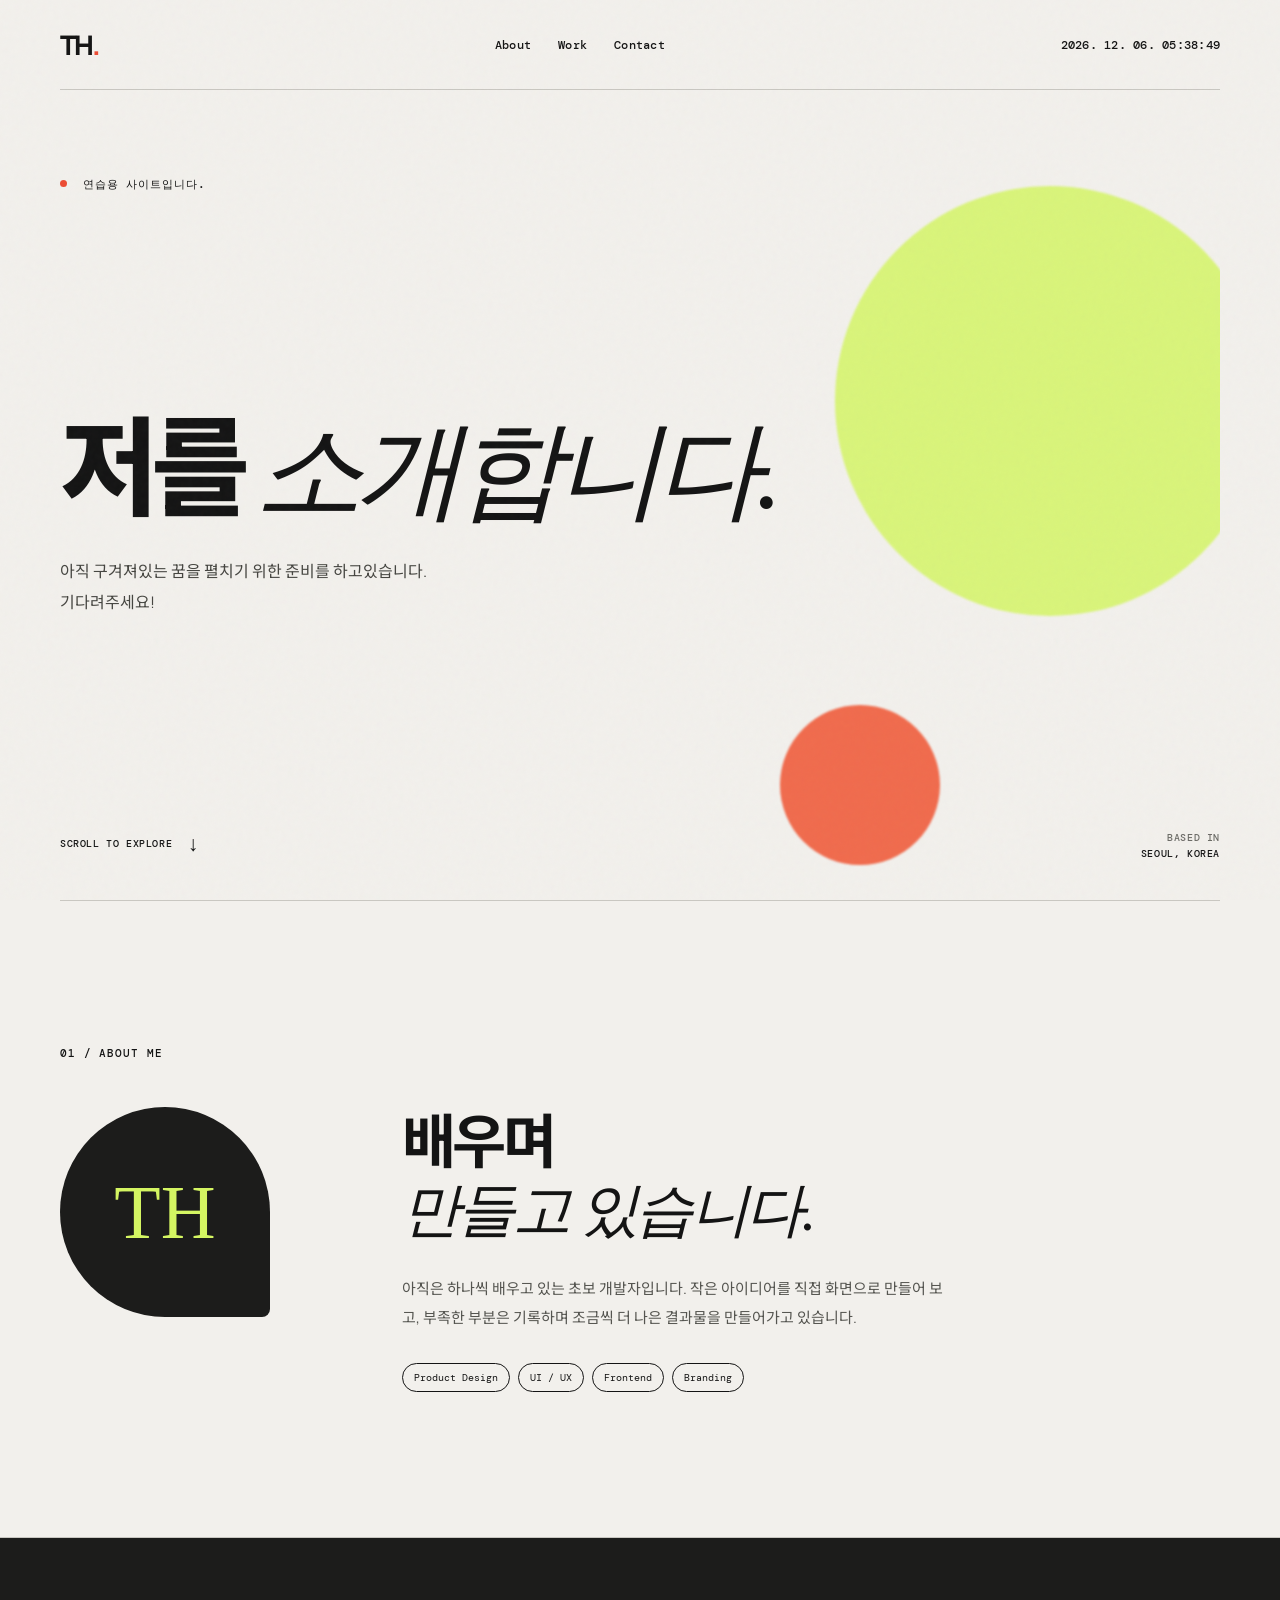
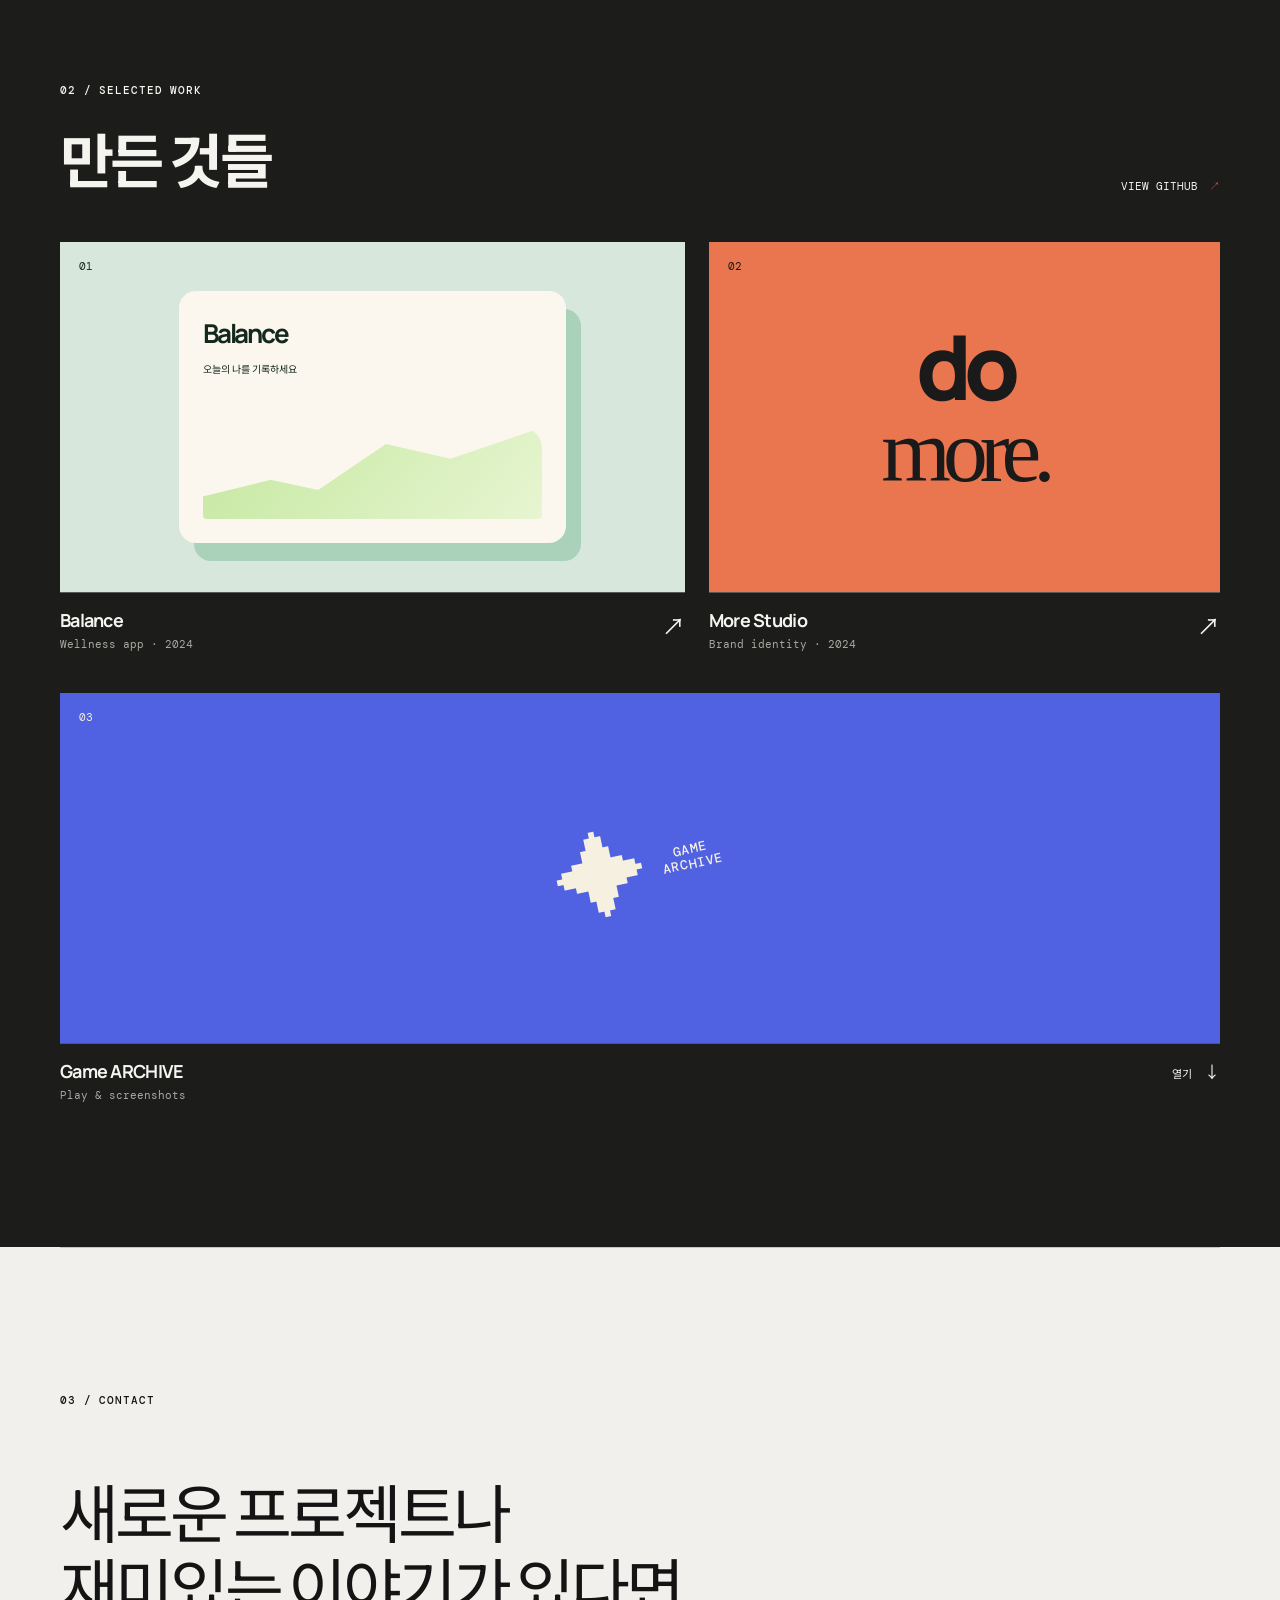
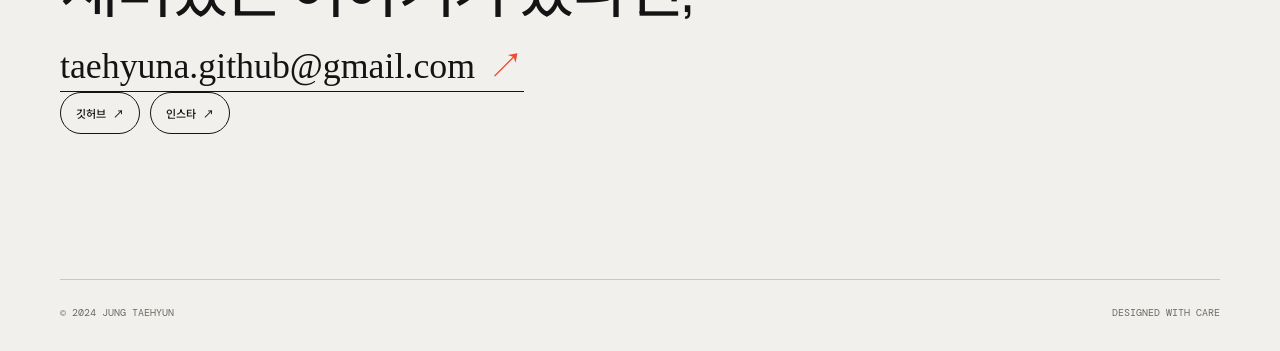
==== index.html @ 42d8f214 "Add files via upload 연습용 포토폴리오입니다." ====
<!doctype html>
<html lang="ko">
  <head>
    <meta charset="UTF-8" />
    <meta name="viewport" content="width=device-width, initial-scale=1.0" />
    <meta name="description" content="정태현의 포트폴리오" />
    <title>정태현 | Portfolio</title>
    <link rel="preconnect" href="https://fonts.googleapis.com" />
    <link rel="preconnect" href="https://fonts.gstatic.com" crossorigin />
    <link href="https://fonts.googleapis.com/css2?family=DM+Mono:wght@400;500&family=Manrope:wght@400;500;600;700;800&family=Noto+Sans+KR:wght@400;500;600;700;800&display=swap" rel="stylesheet" />
    <link rel="stylesheet" href="style.css" />
  </head>
  <body>
    <div class="noise"></div>
    <header class="nav container">
      <a href="#home" class="logo">TH<span>.</span></a>
      <nav aria-label="주요 메뉴">
        <a href="#about">About</a>
        <a href="#work">Work</a>
        <a href="#contact">Contact</a>
      </nav>
      <span class="nav-link clock" id="clock" aria-label="현재 날짜와 시간"></span>
    </header>

    <main id="home">
      <section class="hero container">
        <p class="eyebrow"><span class="pulse"></span> 연습용 사이트입니다.</p>
        <div class="hero-title">
          <h1>저를 <em>소개합니다.</em></h1>
          <p class="intro">아직 구겨져있는 꿈을 펼치기 위한 준비를 하고있습니다.<br />기다려주세요!</p>
        </div>
        <div class="hero-bottom">
          <a class="scroll" href="#about">SCROLL TO EXPLORE <span>↓</span></a>
          <div class="location">BASED IN<br /><strong>SEOUL, KOREA</strong></div>
        </div>
        <div class="orb orb-one"></div><div class="orb orb-two"></div>
      </section>

      <section id="about" class="about container section">
        <div class="section-label">01 / ABOUT ME</div>
        <div class="about-content">
          <div class="portrait" aria-label="프로필 이니셜">TH</div>
          <div>
            <h2>배우며<br /><i>만들고 있습니다.</i></h2>
            <p>아직은 하나씩 배우고 있는 초보 개발자입니다. 작은 아이디어를 직접 화면으로 만들어 보고, 부족한 부분은 기록하며 조금씩 더 나은 결과물을 만들어가고 있습니다.</p>
            <div class="skills">
              <span>Product Design</span><span>UI / UX</span><span>Frontend</span><span>Branding</span>
            </div>
          </div>
        </div>
      </section>

      <section id="work" class="work section">
        <div class="container">
          <div class="work-heading">
            <div class="section-label">02 / SELECTED WORK</div>
            <h2>만든 것들</h2>
            <a href="https://github.com/Taehyuna-Git" target="_blank" rel="noreferrer">VIEW GITHUB <span>↗</span></a>
          </div>
          <div class="projects">
            <a class="project project-a" href="#" aria-label="프로젝트 A 자세히 보기">
              <div class="project-visual"><span>01</span><div class="mock-window"><b>Balance</b><small>오늘의 나를 기록하세요</small><div class="chart"></div></div></div>
              <div class="project-info"><div><h3>Balance</h3><p>Wellness app · 2024</p></div><span>↗</span></div>
            </a>
            <a class="project project-b" href="#" aria-label="프로젝트 B 자세히 보기">
              <div class="project-visual"><span>02</span><div class="type-sample">do<br /><i>more.</i></div></div>
              <div class="project-info"><div><h3>More Studio</h3><p>Brand identity · 2024</p></div><span>↗</span></div>
            </a>
            <article class="project project-c game-project">
              <button type="button" class="project-visual game-open" aria-label="Game ARCHIVE 열기"><span>03</span><div class="game-symbol">✦<small>GAME<br />ARCHIVE</small></div></button>
              <div class="project-info"><div><h3>Game ARCHIVE</h3><p>Play &amp; screenshots</p></div><button type="button" id="gameToggle" aria-expanded="false">열기 <span>↓</span></button></div>
              <div class="game-drawer" id="gameDrawer" hidden>
                <p class="game-help">게임을 선택하면 기록해 둔 스크린샷을 볼 수 있습니다.</p>
                <div class="game-tabs" role="tablist">
                  <button type="button" class="game-tab active" role="tab" data-game="maple">메이플스토리</button>
                  <button type="button" class="game-tab" role="tab" data-game="wuthering">명조</button>
                  <button type="button" class="game-tab" role="tab" data-game="zenless">젠레스 존 제로</button>
                </div>
                <div class="screenshot-grid game-gallery" data-gallery="maple"><p>메이플스토리 스크린샷을 준비 중입니다.</p><!-- 사진 추가: <img src="images/maple-01.jpg" alt="메이플스토리 스크린샷"> --></div>
                <div class="screenshot-grid game-gallery" data-gallery="wuthering" hidden><p>명조 스크린샷을 준비 중입니다.</p><!-- 사진 추가: <img src="images/wuthering-01.jpg" alt="명조 스크린샷"> --></div>
                <div class="screenshot-grid game-gallery" data-gallery="zenless" hidden><p>젠레스 존 제로 스크린샷을 준비 중입니다.</p><!-- 사진 추가: <img src="images/zenless-01.jpg" alt="젠레스 존 제로 스크린샷"> --></div>
              </div>
            </article>
          </div>
        </div>
      </section>

      <section id="contact" class="contact container section">
        <div class="section-label">03 / CONTACT</div>
        <p>새로운 프로젝트나<br />재미있는 이야기가 있다면,</p>
        <a href="mailto:taehyuna.github@gmail.com">taehyuna.github@gmail.com <span>↗</span></a>
        <div class="socials">
          <a href="https://github.com/Taehyuna-Git" target="_blank" rel="noreferrer">깃허브 <span>↗</span></a>
          <a href="https://www.instagram.com/tae._.hyuna05?igsi=MTQydGxqZ2o1ZDZvcQ%3D%3D&amp;utm_source=qr" target="_blank" rel="noreferrer">인스타 <span>↗</span></a>
        </div>
      </section>
    </main>
    <footer class="container"><span>© 2024 JUNG TAEHYUN</span><span>DESIGNED WITH CARE</span></footer>
    <script src="script.js"></script>
  </body>
</html>
---- style.css ----
:root { --ink:#141414; --paper:#f2f0ec; --lime:#d4f562; --line:#c9c7c1; --muted:#6b6b66; }
* { box-sizing:border-box; } html { scroll-behavior:smooth; } body { margin:0; background:var(--paper); color:var(--ink); font-family:Manrope,"Noto Sans KR",sans-serif; } .container { width:min(1160px, calc(100% - 64px)); margin-inline:auto; } .noise { position:fixed; inset:0; pointer-events:none; opacity:.08; z-index:5; background-image:url("data:image/svg+xml,%3Csvg viewBox='0 0 180 180' xmlns='http://www.w3.org/2000/svg'%3E%3Cfilter id='n'%3E%3CfeTurbulence type='fractalNoise' baseFrequency='.9' numOctaves='4' stitchTiles='stitch'/%3E%3C/filter%3E%3Crect width='100%25' height='100%25' filter='url(%23n)' opacity='.35'/%3E%3C/svg%3E"); }
.nav { height:90px; display:flex; align-items:center; justify-content:space-between; border-bottom:1px solid var(--line); } .logo { color:var(--ink); text-decoration:none; font:800 27px/1 Manrope; letter-spacing:-2px; } .logo span { color:#ec4c33; } nav { display:flex; gap:27px; } nav a,.nav-link { color:var(--ink); text-decoration:none; font:500 12px "DM Mono",monospace; letter-spacing:.02em; } .nav-link span,.work-heading a span,.contact>a span { color:#ec4c33; margin-left:4px; }
.hero { min-height:calc(100vh - 90px); padding:76px 0 38px; position:relative; overflow:hidden; display:flex; flex-direction:column; justify-content:space-between; } .eyebrow,.section-label { font:500 11px "DM Mono",monospace; letter-spacing:.08em; } .pulse { display:inline-block; width:7px; height:7px; border-radius:50%; background:#ec4c33; margin-right:8px; vertical-align:1px; } .hero-title { position:relative; z-index:1; padding:48px 0; } h1 { font-size:clamp(53px,8.4vw,116px); letter-spacing:-.075em; line-height:.96; margin:0; font-weight:800; } h1 em { font-family:Georgia,"Noto Serif KR",serif; font-weight:400; } .intro { margin:34px 0 0; font-size:16px; line-height:1.9; color:#454540; } .hero-bottom { display:flex; align-items:end; justify-content:space-between; position:relative; z-index:1; } .scroll,.location { font:500 10px/1.6 "DM Mono",monospace; letter-spacing:.06em; } .scroll { color:var(--ink); text-decoration:none; } .scroll span { font-size:21px; vertical-align:-4px; margin-left:8px; } .location { text-align:right; color:var(--muted); } .location strong { color:var(--ink); font-weight:500; } .orb { border-radius:50%; position:absolute; filter:blur(1px); } .orb-one { width:430px; height:430px; background:var(--lime); right:-45px; top:96px; opacity:.82; } .orb-two { width:160px; height:160px; background:#f06b4d; right:280px; bottom:35px; }
.section { padding:145px 0; border-top:1px solid var(--line); } .about-content { display:grid; grid-template-columns:250px 1fr; gap:92px; margin-top:47px; max-width:900px; } .portrait { width:210px; aspect-ratio:1; background:#1c1c1b; color:var(--lime); display:grid; place-items:center; font:400 76px Georgia,serif; border-radius:50% 50% 8px 50%; } h2 { margin:0; font-size:clamp(34px,4.6vw,61px); line-height:1.14; letter-spacing:-.06em; } h2 i { font-family:Georgia,"Noto Serif KR",serif; font-weight:400; } .about p { max-width:590px; color:#555550; line-height:1.9; font-size:15px; margin:31px 0; } .skills { display:flex; flex-wrap:wrap; gap:8px; } .skills span { border:1px solid var(--ink); border-radius:30px; padding:7px 11px; font:10px "DM Mono",monospace; }
.work { background:#1c1c1b; color:#f5f4ef; } .work-heading { display:grid; grid-template-columns:1fr auto; align-items:end; margin-bottom:48px; } .work-heading h2 { grid-column:1; margin-top:30px; } .work-heading a { grid-column:2; grid-row:1 / 3; color:inherit; text-decoration:none; font:11px "DM Mono",monospace; } .projects { display:grid; grid-template-columns:1.1fr .9fr; gap:42px 24px; } .project { color:inherit; text-decoration:none; } .project-c { grid-column:1 / 3; width:calc(50% - 12px); } .project-visual { height:350px; position:relative; overflow:hidden; display:grid; place-items:center; } .project-visual>span { position:absolute; left:19px; top:17px; font:11px "DM Mono",monospace; z-index:2; } .project-a .project-visual { background:#d7e7dc; color:#14291d; } .project-b .project-visual { background:#e9764f; color:#1a1a1a; } .project-c .project-visual { background:#5061e1; color:#f5f0df; } .mock-window { width:62%; height:72%; background:#fbf7ee; border-radius:17px; padding:24px; box-shadow:15px 18px 0 #aad1ba; display:flex; flex-direction:column; gap:10px; } .mock-window b { font-size:26px; letter-spacing:-.08em; } .mock-window small { font-size:10px; } .chart { margin-top:auto; height:45%; border-radius:20px 20px 4px 4px; background:linear-gradient(130deg,#c5e8a0,#e7f5d1); clip-path:polygon(0 75%,20% 57%,34% 68%,54% 18%,73% 34%,100% 0,100% 100%,0 100%); } .type-sample { font-size:clamp(58px,7vw,100px); font-weight:800; line-height:.74; letter-spacing:-.09em; text-align:center; } .type-sample i { font:400 1em Georgia,serif; } .ticket { border:1px solid currentColor; padding:21px; width:220px; transform:rotate(-9deg); display:flex; flex-direction:column; gap:24px; } .ticket b { font-size:29px; line-height:.8; letter-spacing:-.08em; } .ticket em { font:11px "DM Mono",monospace; } .project-info { padding-top:15px; display:flex; justify-content:space-between; align-items:start; border-top:1px solid #585854; } .project-info h3 { font-size:18px; margin:0 0 5px; letter-spacing:-.04em; } .project-info p { color:#aaa9a3; font:11px "DM Mono",monospace; margin:0; } .project-info>span { font-size:23px; transition:transform .2s; } .project:hover .project-info>span { transform:translate(4px,-4px); }
.contact { min-height:580px; display:flex; flex-direction:column; align-items:flex-start; } .contact>p { font-size:clamp(34px,5vw,67px); line-height:1.15; letter-spacing:-.065em; margin:70px 0 17px; } .contact>a { color:var(--ink); font:clamp(19px,2.8vw,36px) Georgia,"Noto Serif KR",serif; text-decoration:none; border-bottom:1px solid var(--ink); } .socials { margin-top:auto; display:flex; gap:22px; } .socials a, footer { font:10px "DM Mono",monospace; color:var(--ink); text-decoration:none; } footer { padding:26px 0 32px; display:flex; justify-content:space-between; color:var(--muted); border-top:1px solid var(--line); }
@media (max-width:700px) { .container { width:min(100% - 38px, 1160px); } .nav { height:70px; } nav { display:none; } .nav-link { font-size:10px; } .hero { min-height:640px; padding-top:50px; } .hero-title { padding:32px 0; } .intro { font-size:13px; } .intro br { display:none; } .orb-one { width:260px; height:260px; right:-80px; top:112px; } .orb-two { width:95px; height:95px; right:55px; bottom:118px; } .section { padding:90px 0; } .about-content { grid-template-columns:1fr; gap:34px; } .portrait { width:135px; font-size:48px; } .about p { font-size:14px; } .projects { grid-template-columns:1fr; gap:35px; } .project-c { grid-column:auto; width:auto; } .project-visual { height:280px; } .work-heading { grid-template-columns:1fr; } .work-heading a { display:none; } .contact { min-height:470px; } }

/* Contact buttons */
.socials { margin-top:auto; display:flex; flex-wrap:wrap; gap:10px; }
.socials a { font:500 11px "DM Mono","Noto Sans KR",monospace; color:var(--ink); text-decoration:none; border:1px solid var(--ink); padding:12px 15px; transition:background .2s,color .2s,transform .2s; }
.socials a:hover { background:var(--ink); color:var(--lime); transform:translateY(-3px); }

/* Game archive */
.game-project { width:100%; }
.game-project .project-visual { min-height:350px; background:#5061e1; color:#f5f0df; }
.game-open { cursor:pointer; width:100%; border:0; padding:0; font:inherit; }
.game-symbol { display:flex; align-items:center; gap:14px; font-size:92px; line-height:1; transform:rotate(-12deg); }
.game-symbol small { font:500 13px/1.15 "DM Mono",monospace; letter-spacing:.06em; }
.game-project .project-info button { cursor:pointer; background:none; color:inherit; border:0; padding:0; font:11px "DM Mono","Noto Sans KR",monospace; }
.game-project .project-info button span { font-size:16px; margin-left:5px; }
.game-drawer { background:#282827; padding:22px; border-top:1px solid #585854; }
.game-help { color:#b7b6b0; font-size:12px; line-height:1.65; margin:0 0 16px; }
.game-tabs { display:flex; gap:7px; flex-wrap:wrap; margin-bottom:14px; }
.game-tab { cursor:text; color:#f5f4ef; background:transparent; border:1px solid #777670; border-radius:999px; padding:8px 12px; font:11px "DM Mono","Noto Sans KR",monospace; }
.game-tab.active { background:var(--lime); border-color:var(--lime); color:#1c1c1b; }
.game-tab:focus { outline:2px solid #f5f4ef; outline-offset:2px; }
.screenshot-grid { min-height:105px; margin-top:17px; display:grid; grid-template-columns:repeat(3, 1fr); gap:8px; }
.screenshot-grid[hidden] { display:none; }
.screenshot-grid p { grid-column:1/-1; color:#96958f; align-self:center; text-align:center; font-size:11px; }
.screenshot-grid img { width:100%; aspect-ratio:16/10; object-fit:cover; border-radius:8px; }
.socials a { border-radius:999px; }
@media (max-width:700px) { .game-project .project-visual { min-height:280px; } .game-symbol { font-size:70px; } }
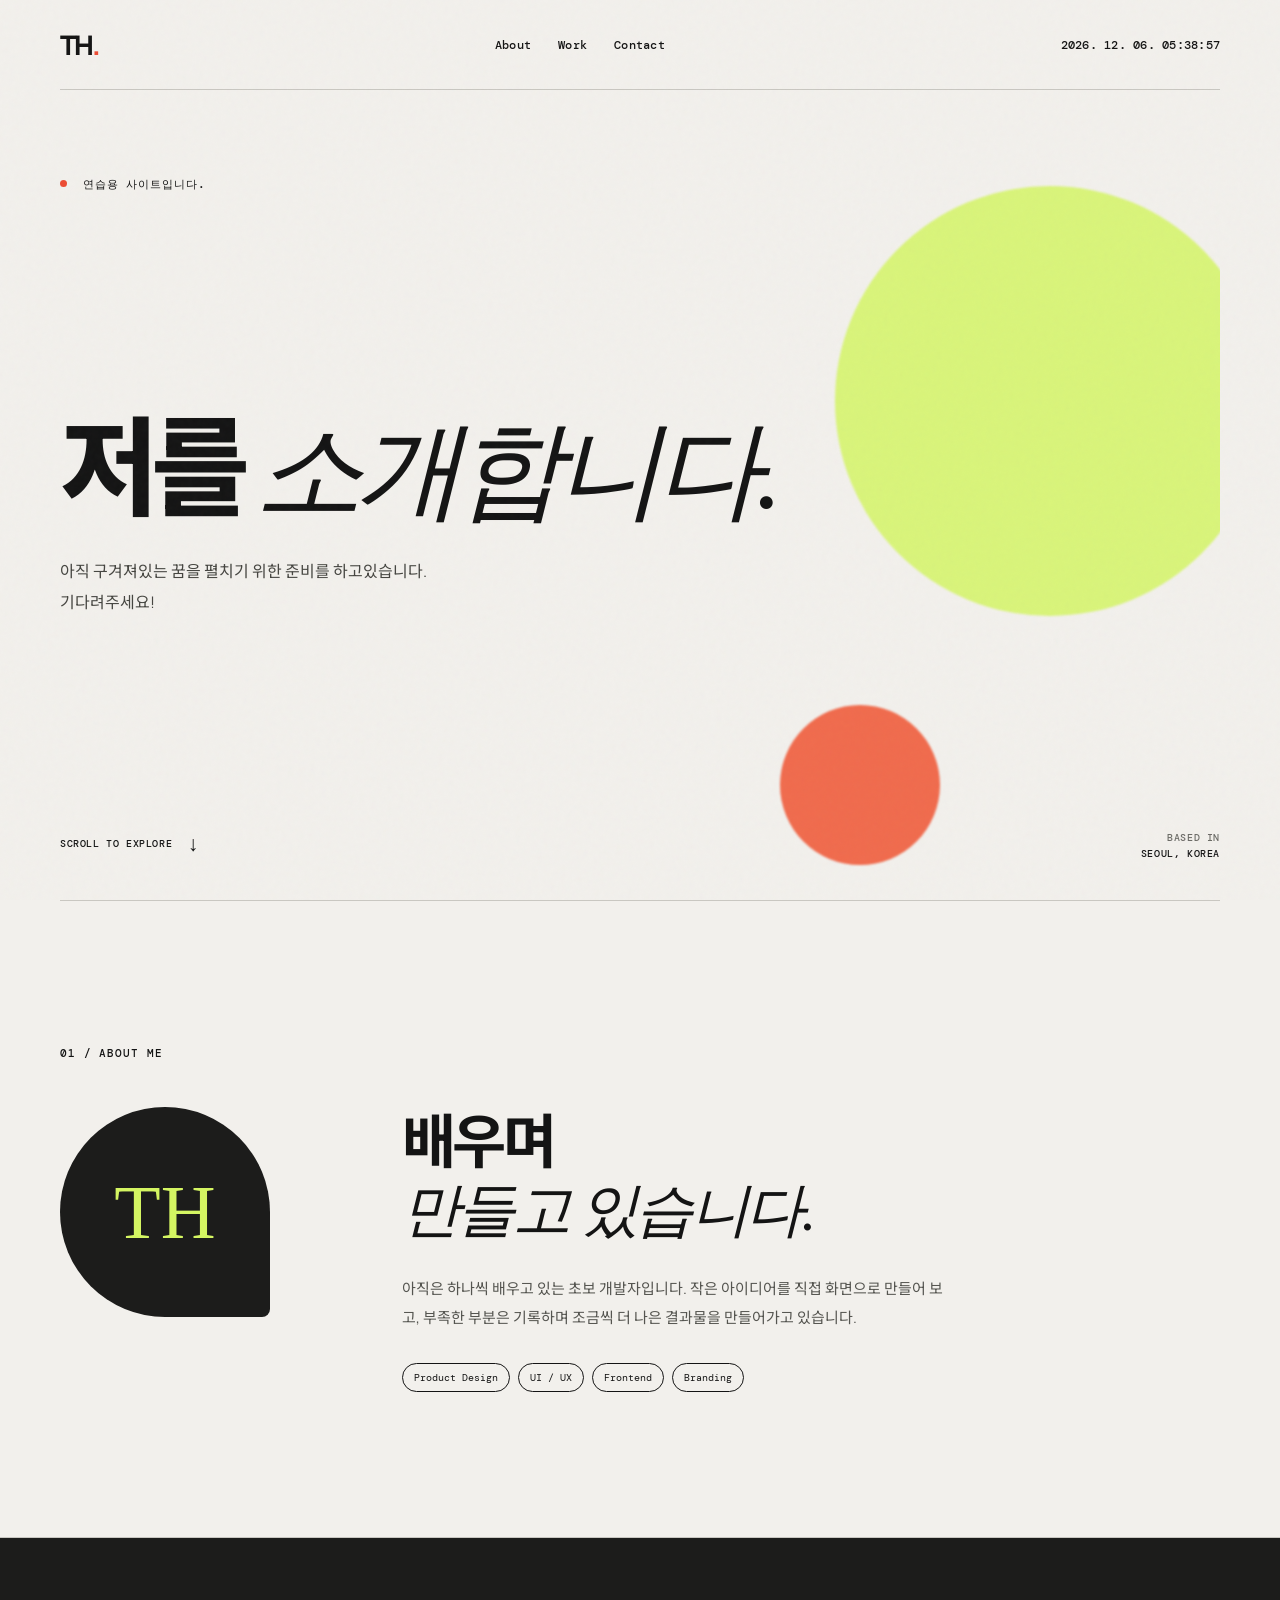
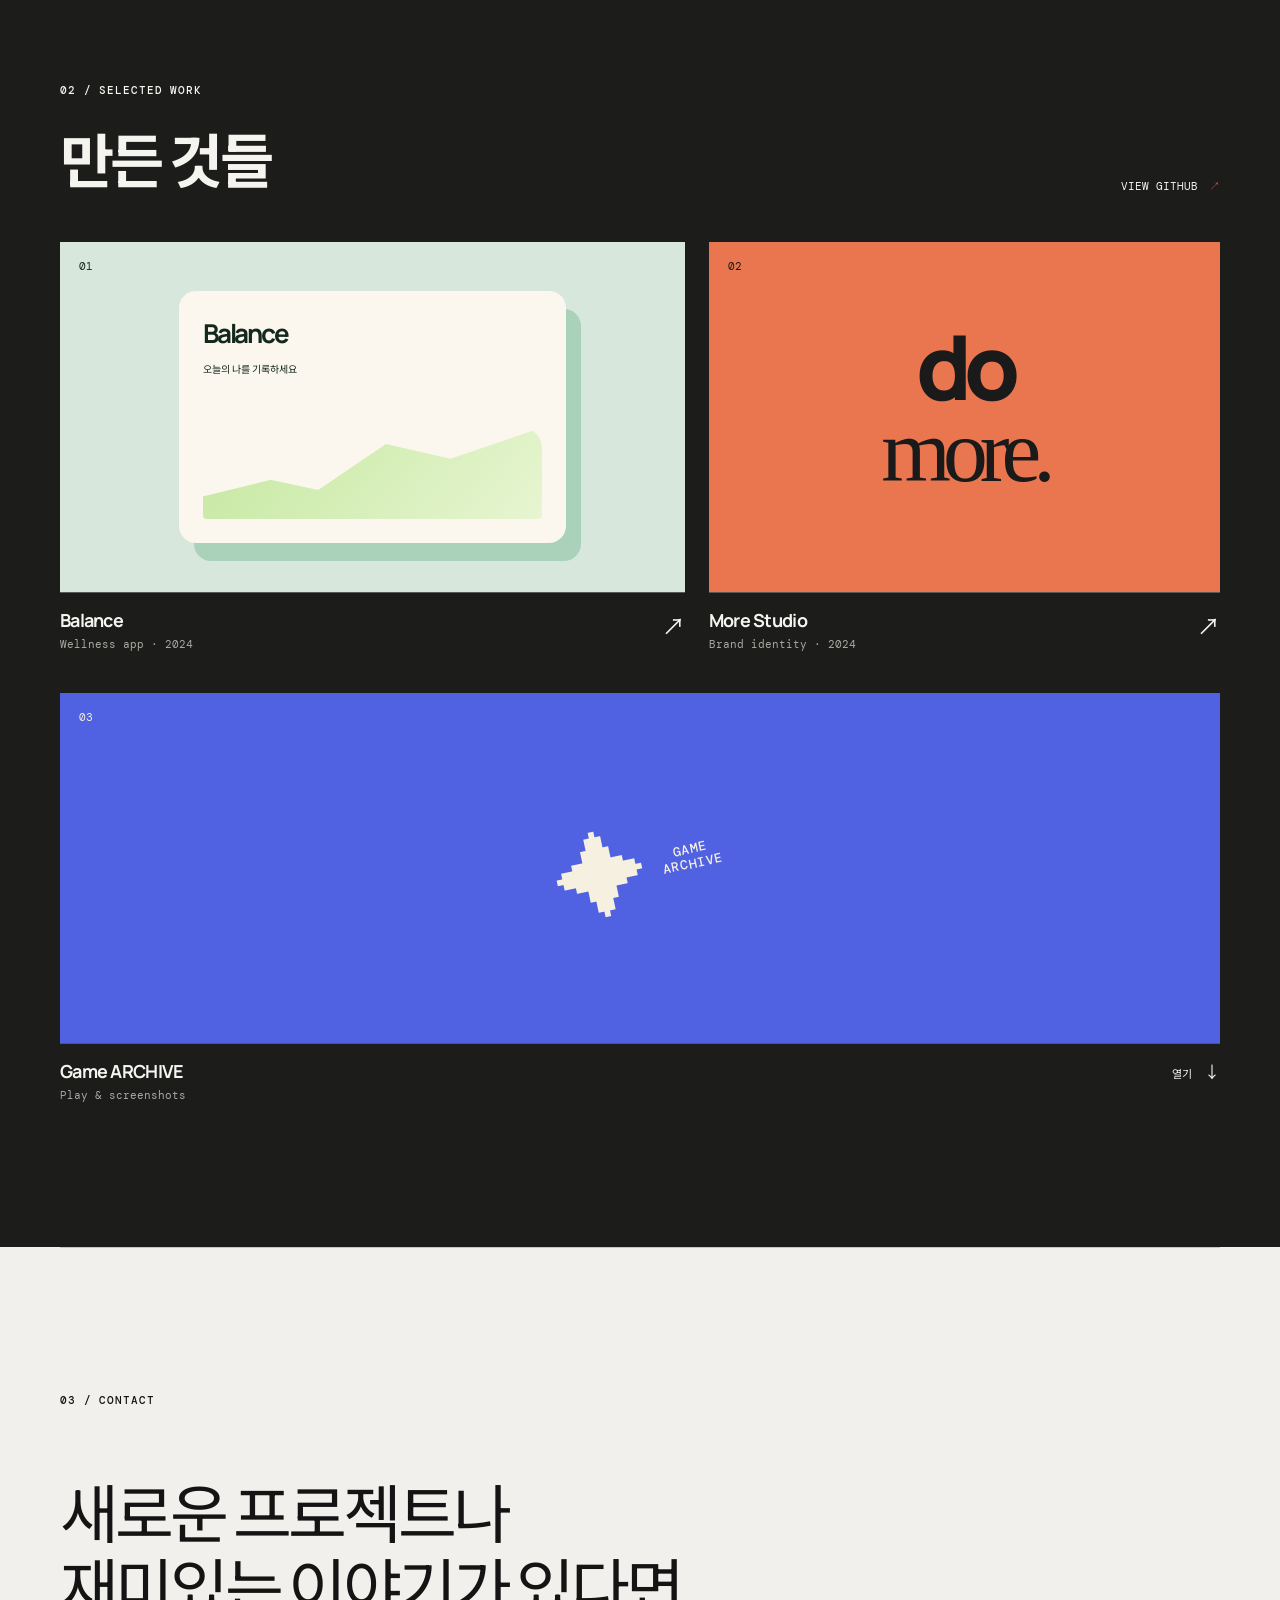
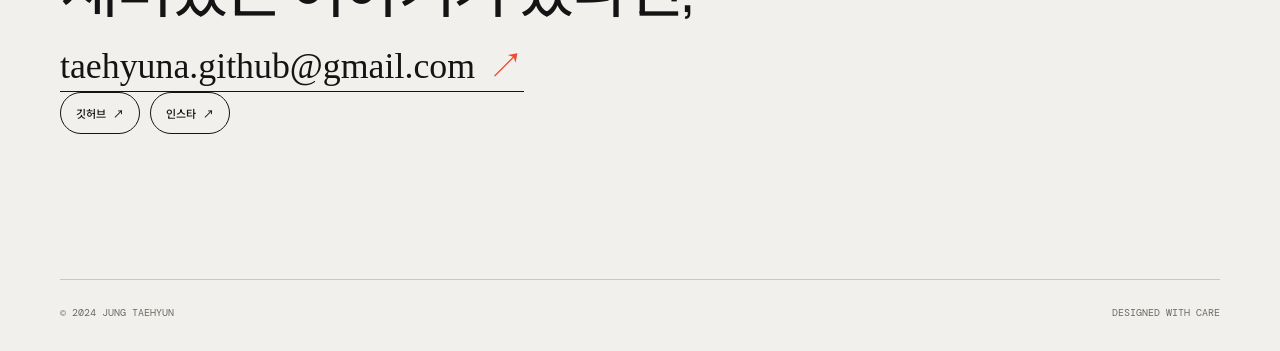
==== commit af00e214: "Add files via upload" ====
--- a/index.html
+++ b/index.html
@@ -76,9 +76,9 @@
                   <button type="button" class="game-tab" role="tab" data-game="wuthering">명조</button>
                   <button type="button" class="game-tab" role="tab" data-game="zenless">젠레스 존 제로</button>
                 </div>
-                <div class="screenshot-grid game-gallery" data-gallery="maple"><p>메이플스토리 스크린샷을 준비 중입니다.</p><!-- 사진 추가: <img src="images/maple-01.jpg" alt="메이플스토리 스크린샷"> --></div>
-                <div class="screenshot-grid game-gallery" data-gallery="wuthering" hidden><p>명조 스크린샷을 준비 중입니다.</p><!-- 사진 추가: <img src="images/wuthering-01.jpg" alt="명조 스크린샷"> --></div>
-                <div class="screenshot-grid game-gallery" data-gallery="zenless" hidden><p>젠레스 존 제로 스크린샷을 준비 중입니다.</p><!-- 사진 추가: <img src="images/zenless-01.jpg" alt="젠레스 존 제로 스크린샷"> --></div>
+                <div class="screenshot-grid game-gallery" data-gallery="maple"><p>메이플스토리 스크린샷을 준비 중입니다.</p><!-- 사진 추가: <img src="images/maplestory/maple-01.jpg" alt="메이플스토리 스크린샷"> --></div>
+                <div class="screenshot-grid game-gallery" data-gallery="wuthering" hidden><p>명조 스크린샷을 준비 중입니다.</p><!-- 사진 추가: <img src="images/wuthering-waves/wuthering-01.jpg" alt="명조 스크린샷"> --></div>
+                <div class="screenshot-grid game-gallery" data-gallery="zenless" hidden><p>젠레스 존 제로 스크린샷을 준비 중입니다.</p><!-- 사진 추가: <img src="images/zenless-zone-zero/zenless-01.jpg" alt="젠레스 존 제로 스크린샷"> --></div>
               </div>
             </article>
           </div>
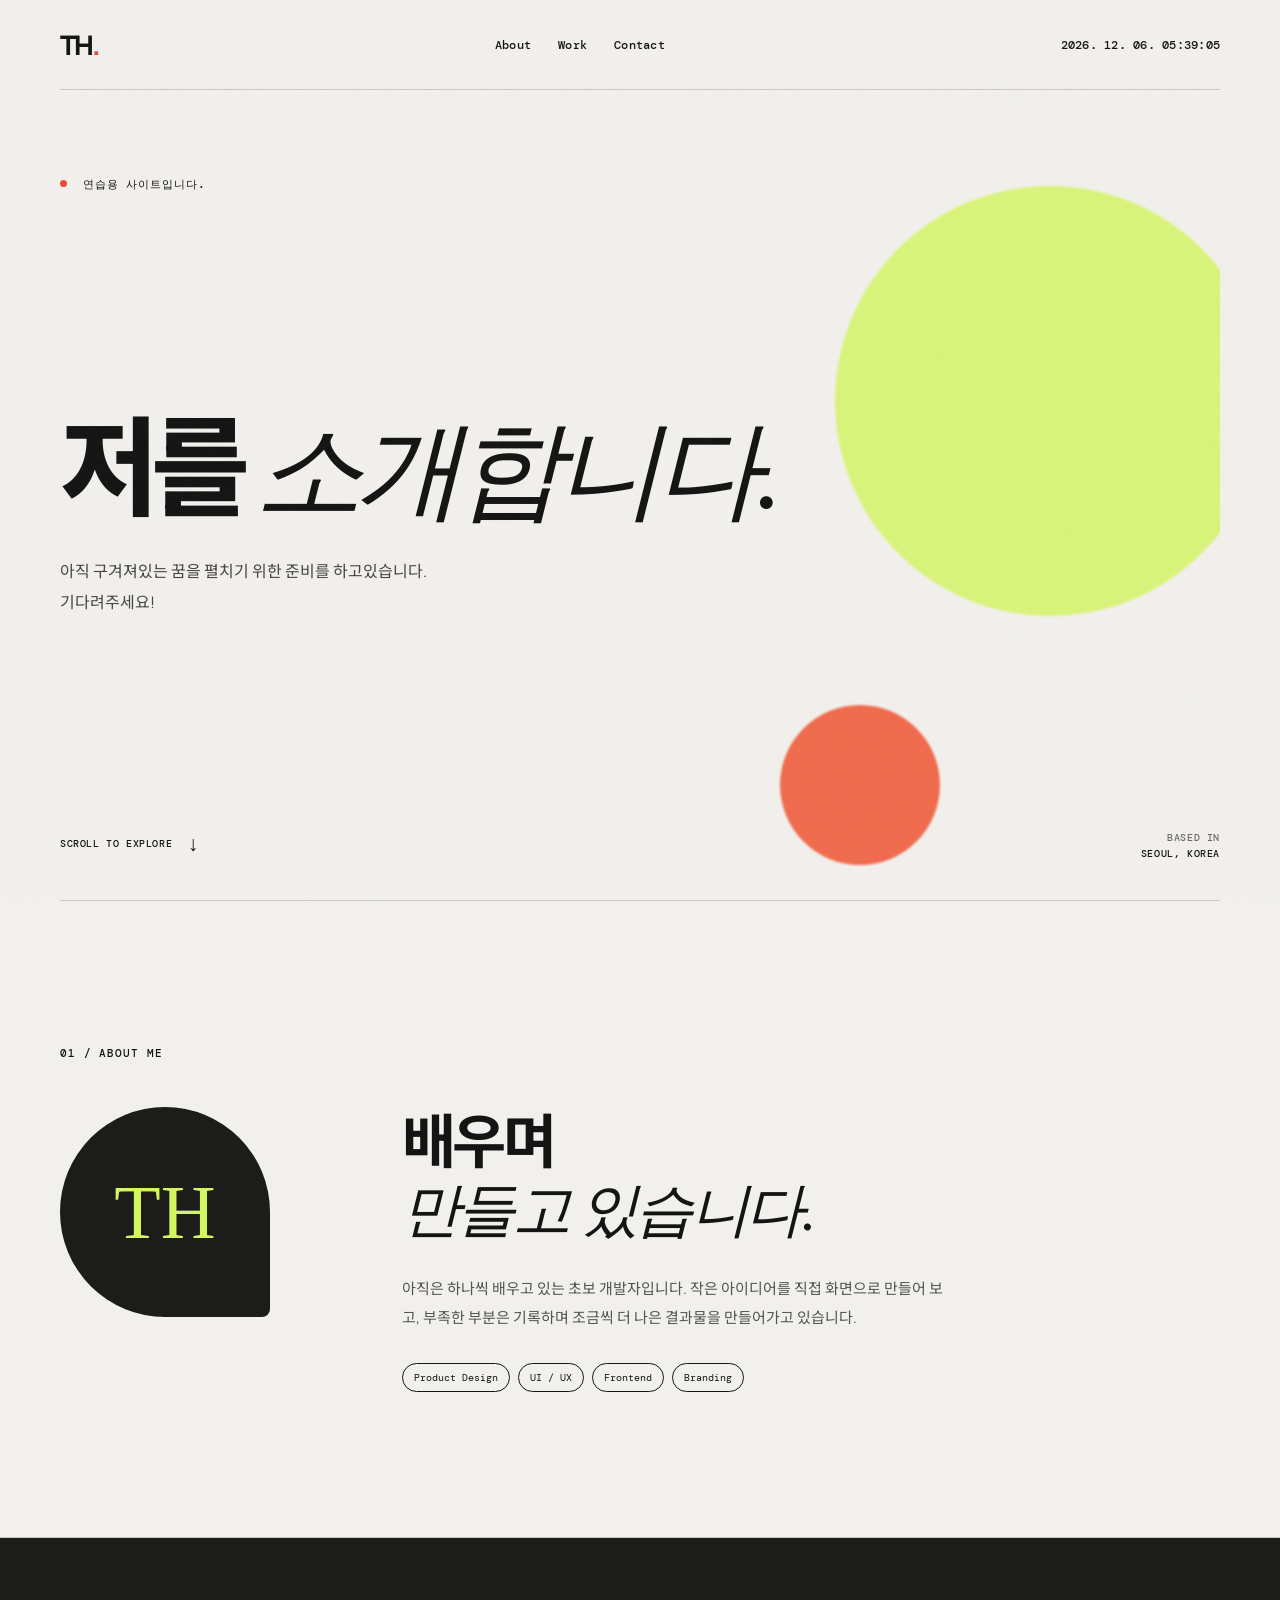
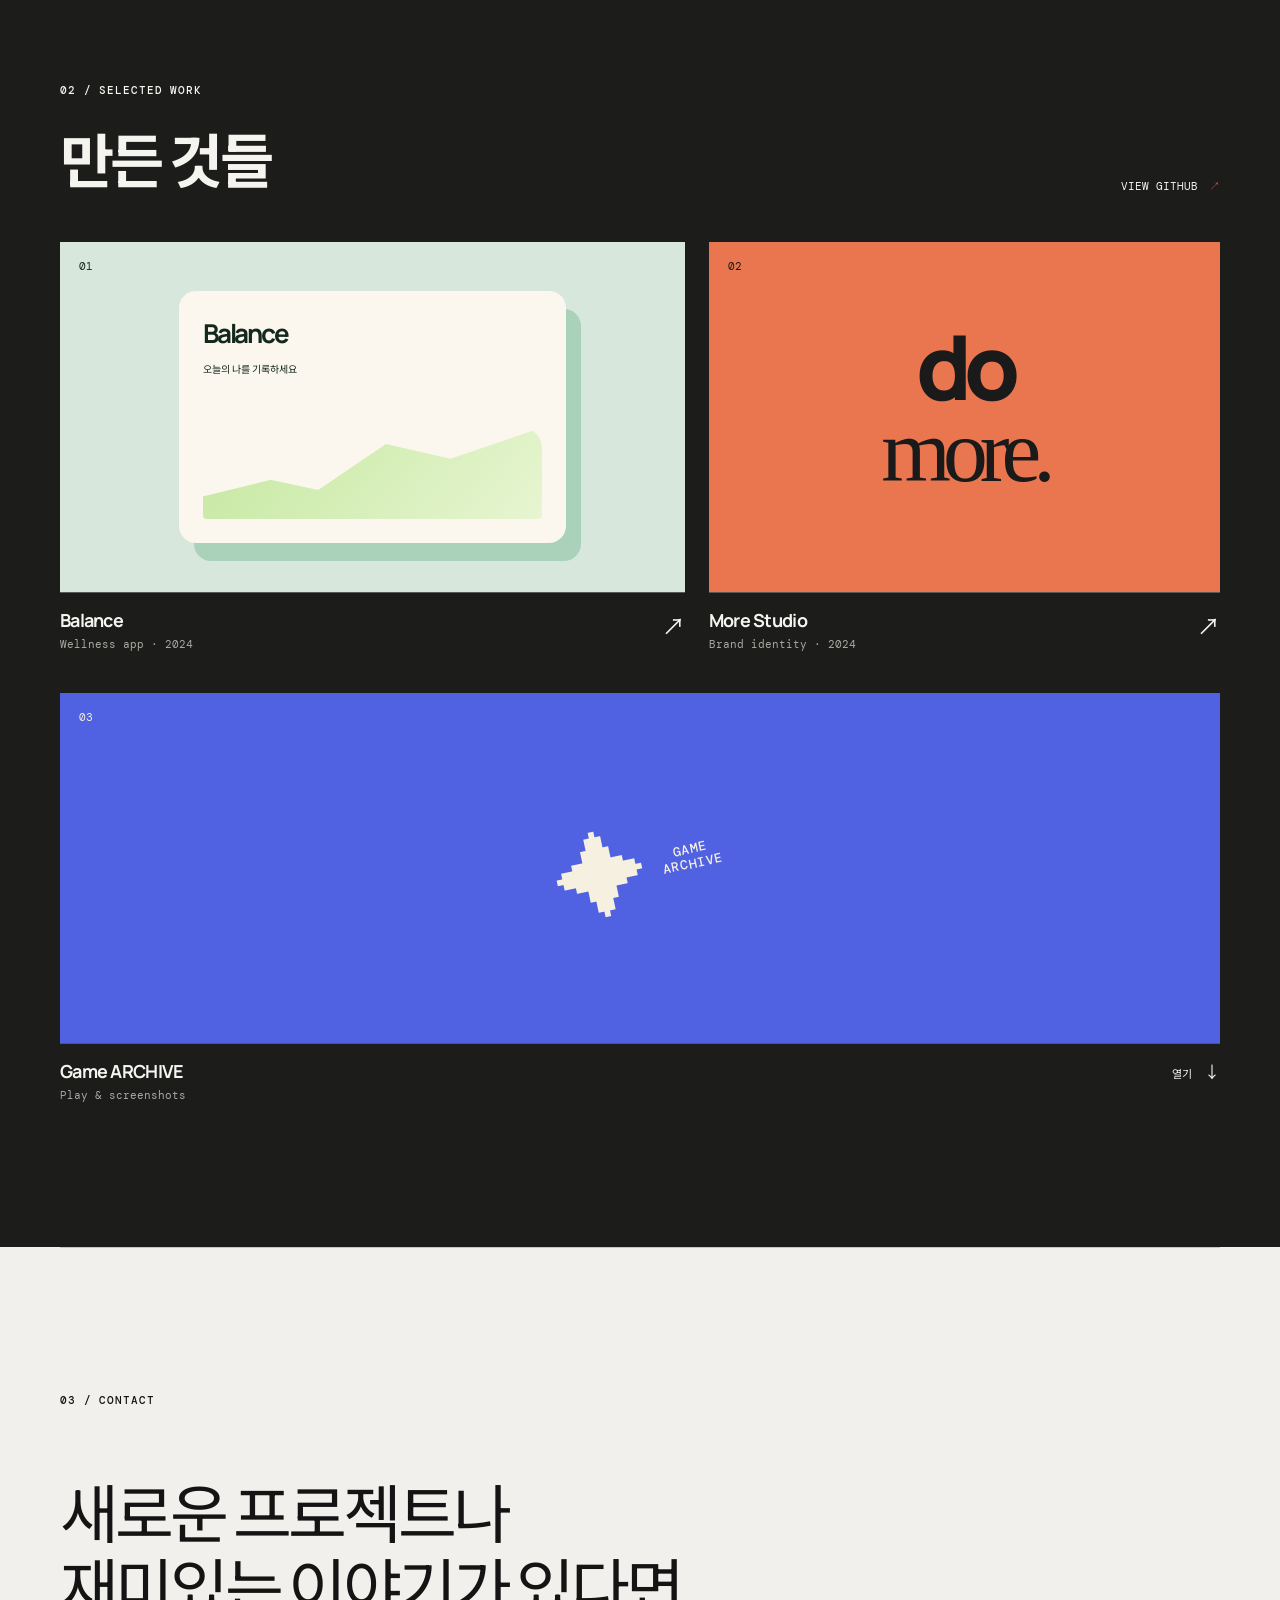
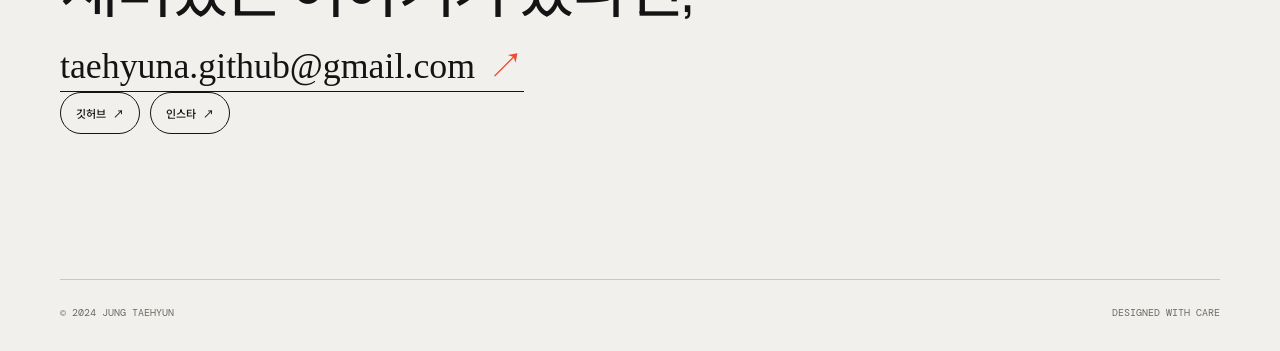
==== commit cb52a9c8: "Add files via upload" ====
--- a/index.html
+++ b/index.html
@@ -76,7 +76,10 @@
                   <button type="button" class="game-tab" role="tab" data-game="wuthering">명조</button>
                   <button type="button" class="game-tab" role="tab" data-game="zenless">젠레스 존 제로</button>
                 </div>
-                <div class="screenshot-grid game-gallery" data-gallery="maple"><p>메이플스토리 스크린샷을 준비 중입니다.</p><!-- 사진 추가: <img src="images/maplestory/maple-01.jpg" alt="메이플스토리 스크린샷"> --></div>
+                <div class="screenshot-grid game-gallery" data-gallery="maple">
+                  <img src="images/maplestory/Maple_A_260730_211734.jpg" alt="메이플스토리 스크린샷 1">
+                  <img src="images/maplestory/Maple_A_260806_011100.jpg" alt="메이플스토리 스크린샷 2">
+                </div>
                 <div class="screenshot-grid game-gallery" data-gallery="wuthering" hidden><p>명조 스크린샷을 준비 중입니다.</p><!-- 사진 추가: <img src="images/wuthering-waves/wuthering-01.jpg" alt="명조 스크린샷"> --></div>
                 <div class="screenshot-grid game-gallery" data-gallery="zenless" hidden><p>젠레스 존 제로 스크린샷을 준비 중입니다.</p><!-- 사진 추가: <img src="images/zenless-zone-zero/zenless-01.jpg" alt="젠레스 존 제로 스크린샷"> --></div>
               </div>
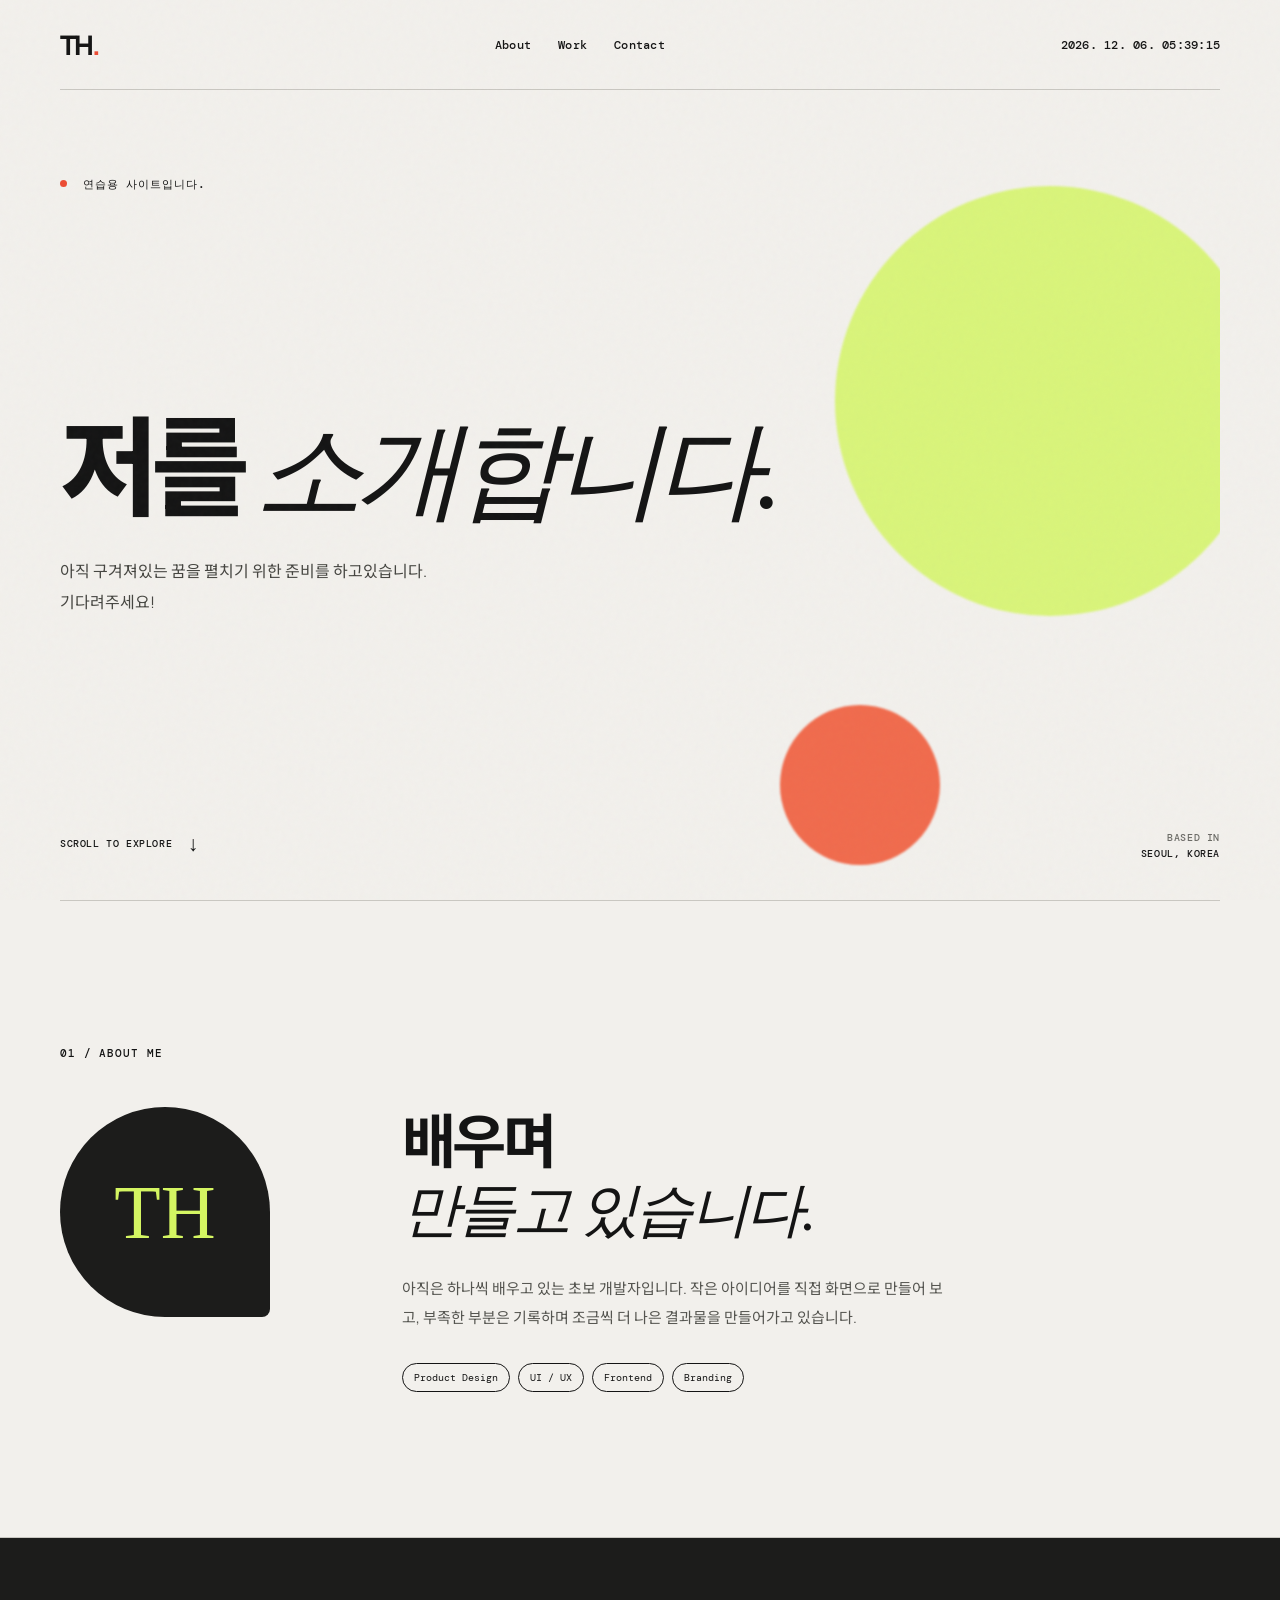
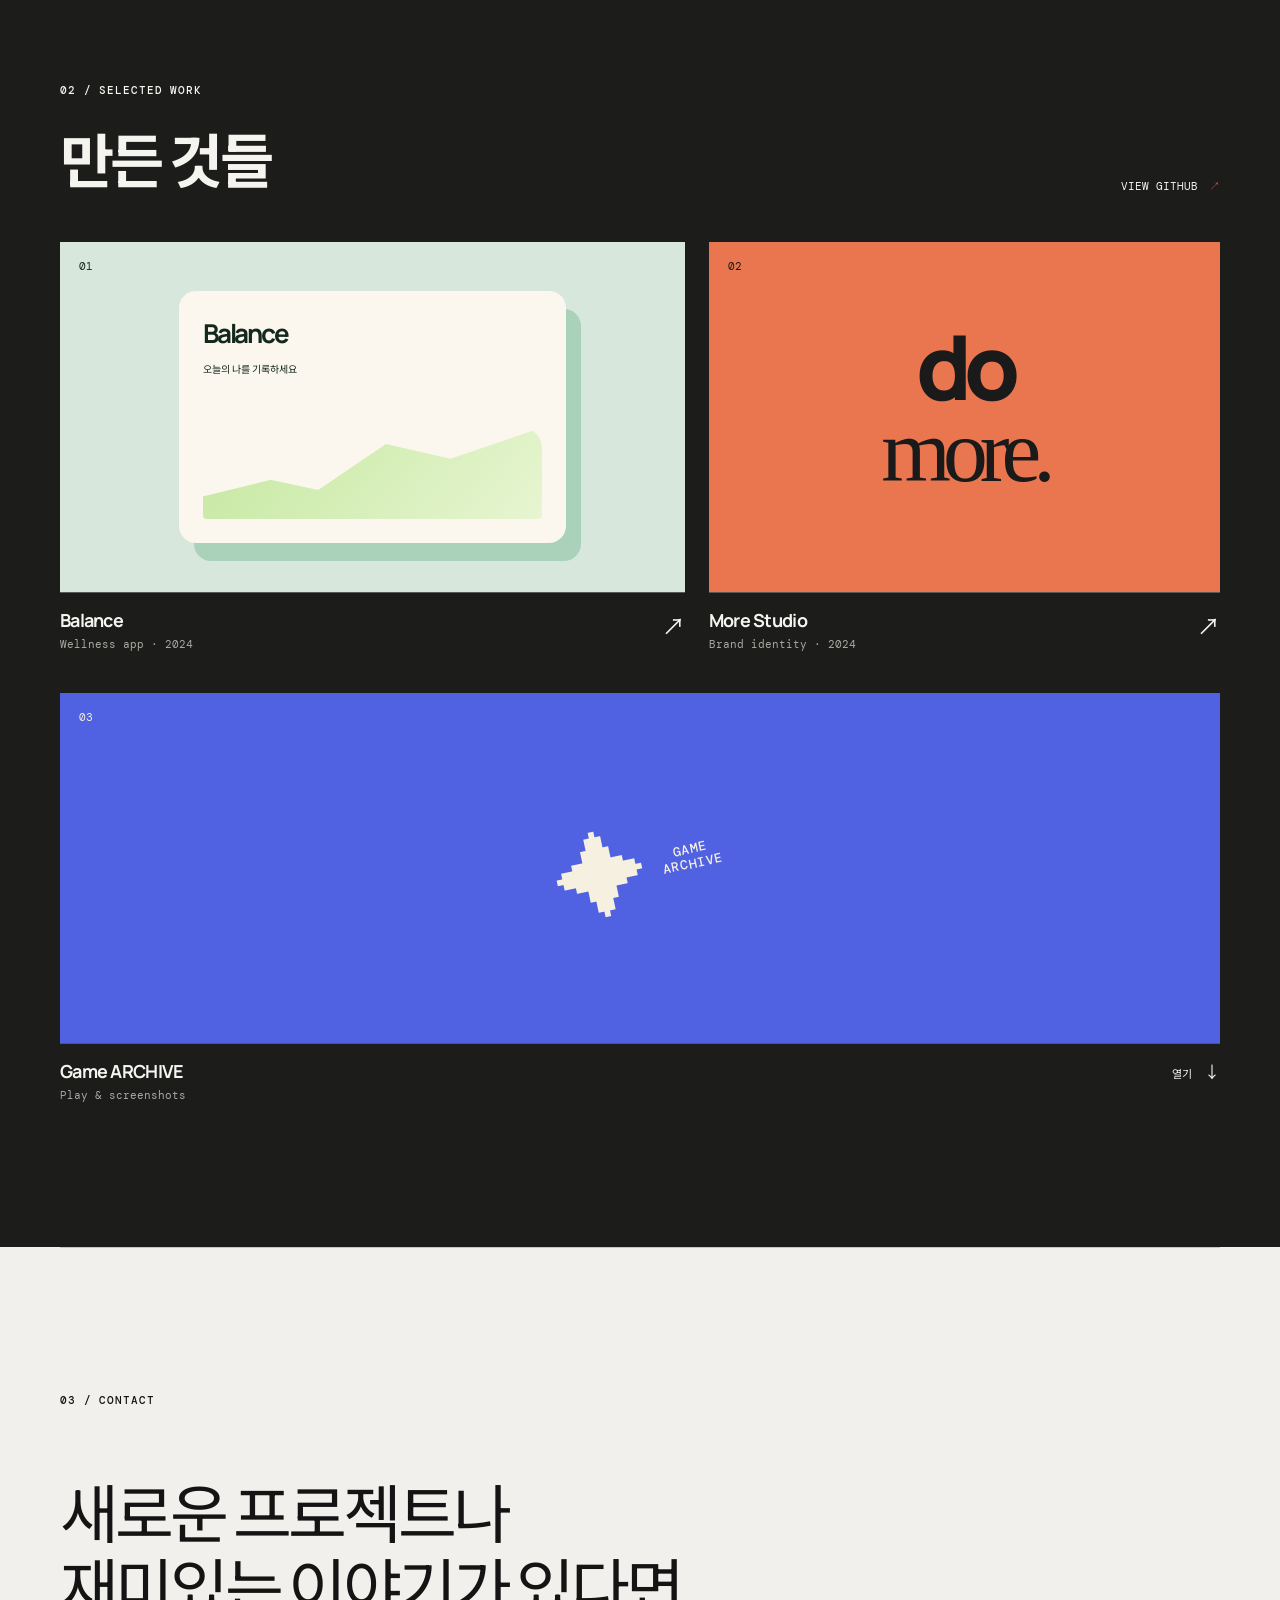
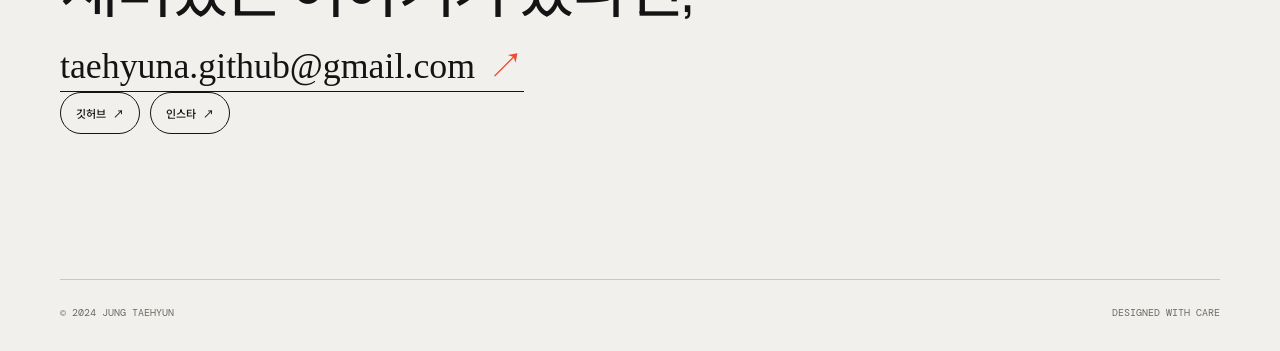
==== commit 95a59df6: "Add files via upload" ====
--- a/index.html
+++ b/index.html
@@ -98,6 +98,10 @@
         </div>
       </section>
     </main>
+    <div class="lightbox" id="lightbox" hidden role="dialog" aria-modal="true" aria-label="게임 스크린샷 확대 보기">
+      <button type="button" class="lightbox-close" id="lightboxClose" aria-label="확대 사진 닫기">×</button>
+      <img id="lightboxImage" src="" alt="확대된 게임 스크린샷" />
+    </div>
     <footer class="container"><span>© 2024 JUNG TAEHYUN</span><span>DESIGNED WITH CARE</span></footer>
     <script src="script.js"></script>
   </body>
--- a/style.css
+++ b/style.css
@@ -30,5 +30,14 @@
 .screenshot-grid[hidden] { display:none; }
 .screenshot-grid p { grid-column:1/-1; color:#96958f; align-self:center; text-align:center; font-size:11px; }
 .screenshot-grid img { width:100%; aspect-ratio:16/10; object-fit:cover; border-radius:8px; }
+.game-gallery img { cursor:zoom-in; transition:transform .2s,filter .2s; }
+.game-gallery img:hover { transform:translateY(-3px); filter:brightness(1.08); }
+.game-gallery img:focus-visible { outline:2px solid var(--lime); outline-offset:3px; }
+.lightbox { position:fixed; inset:0; z-index:100; display:grid; place-items:center; padding:clamp(18px,4vw,56px); background:rgba(10,10,10,.88); backdrop-filter:blur(8px); }
+.lightbox[hidden] { display:none; }
+.lightbox img { display:block; max-width:min(1100px,92vw); max-height:86vh; width:auto; height:auto; object-fit:contain; border-radius:10px; box-shadow:0 22px 70px rgba(0,0,0,.5); }
+.lightbox-close { position:fixed; top:20px; right:24px; width:44px; height:44px; cursor:pointer; border:1px solid rgba(255,255,255,.55); border-radius:50%; background:rgba(20,20,20,.65); color:#fff; font:300 30px/1 sans-serif; }
+.lightbox-close:hover { background:var(--lime); color:var(--ink); border-color:var(--lime); }
+.lightbox-open { overflow:hidden; }
 .socials a { border-radius:999px; }
 @media (max-width:700px) { .game-project .project-visual { min-height:280px; } .game-symbol { font-size:70px; } }
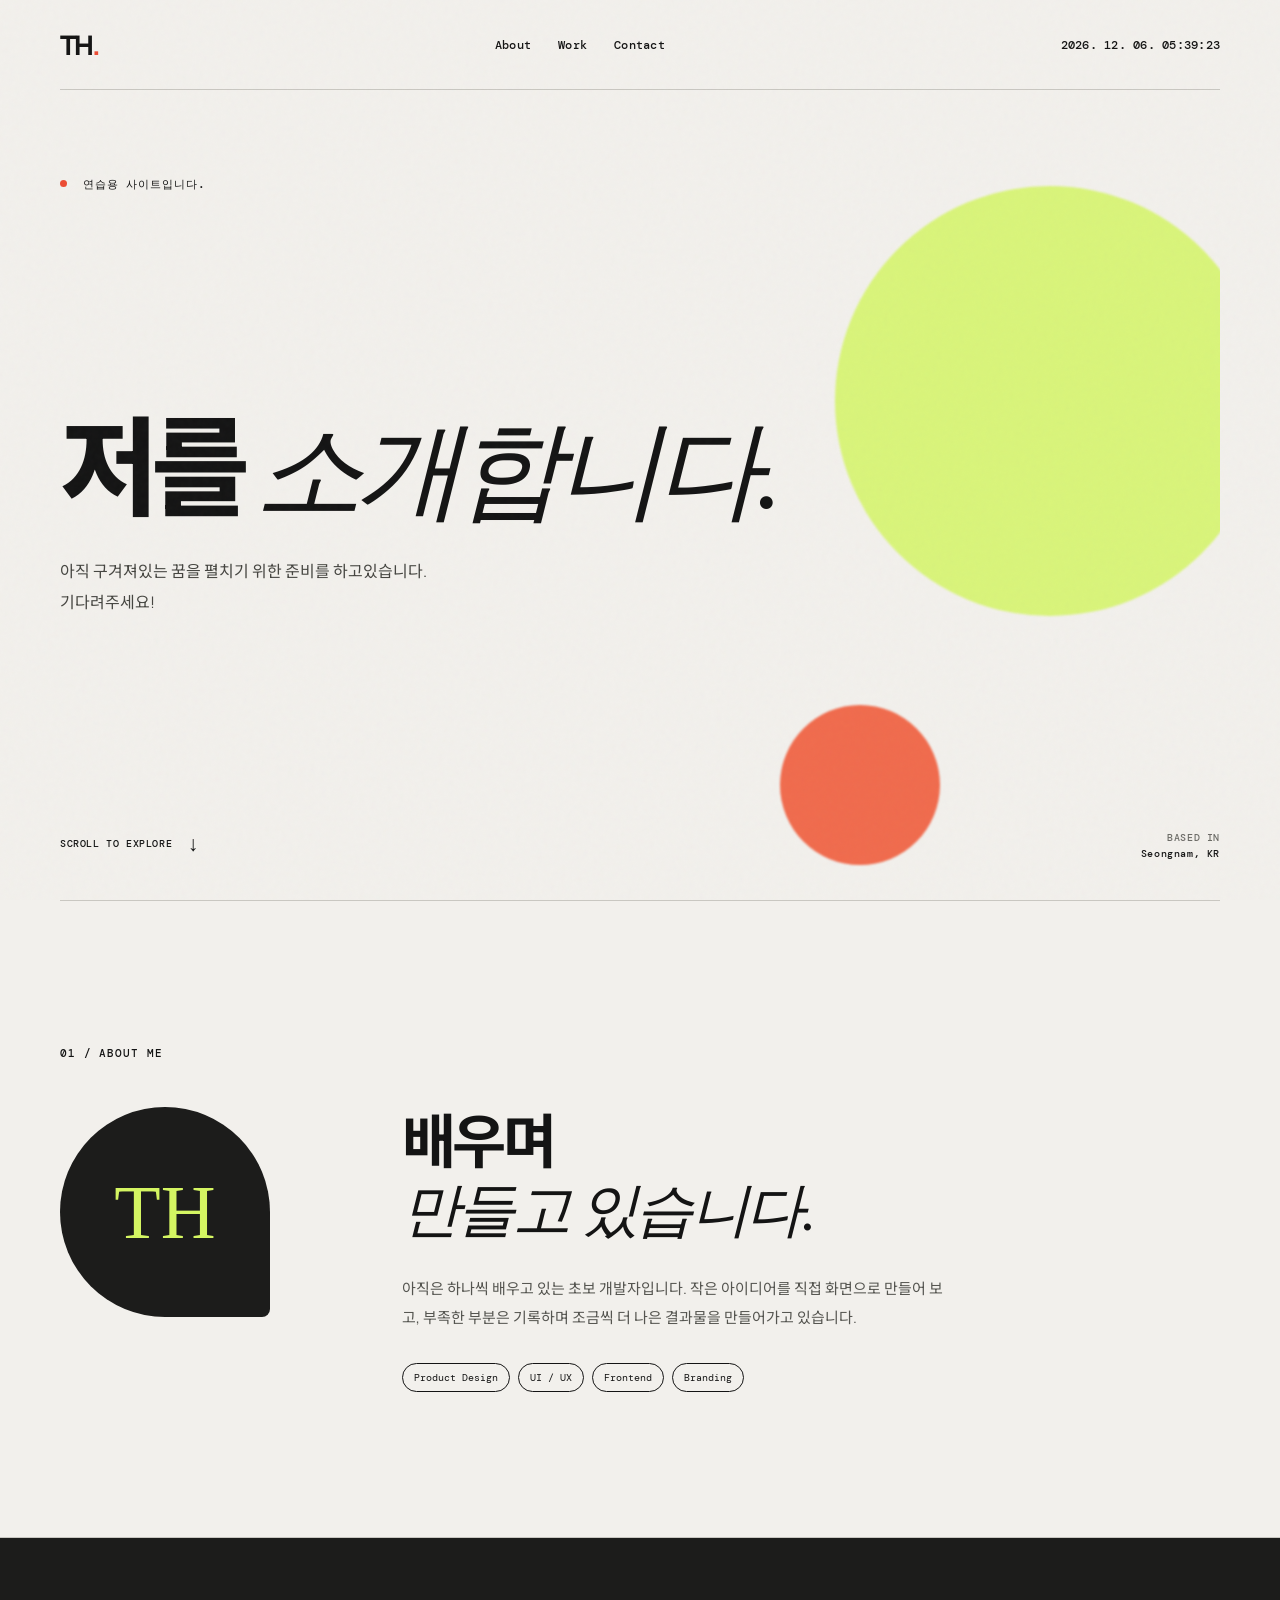
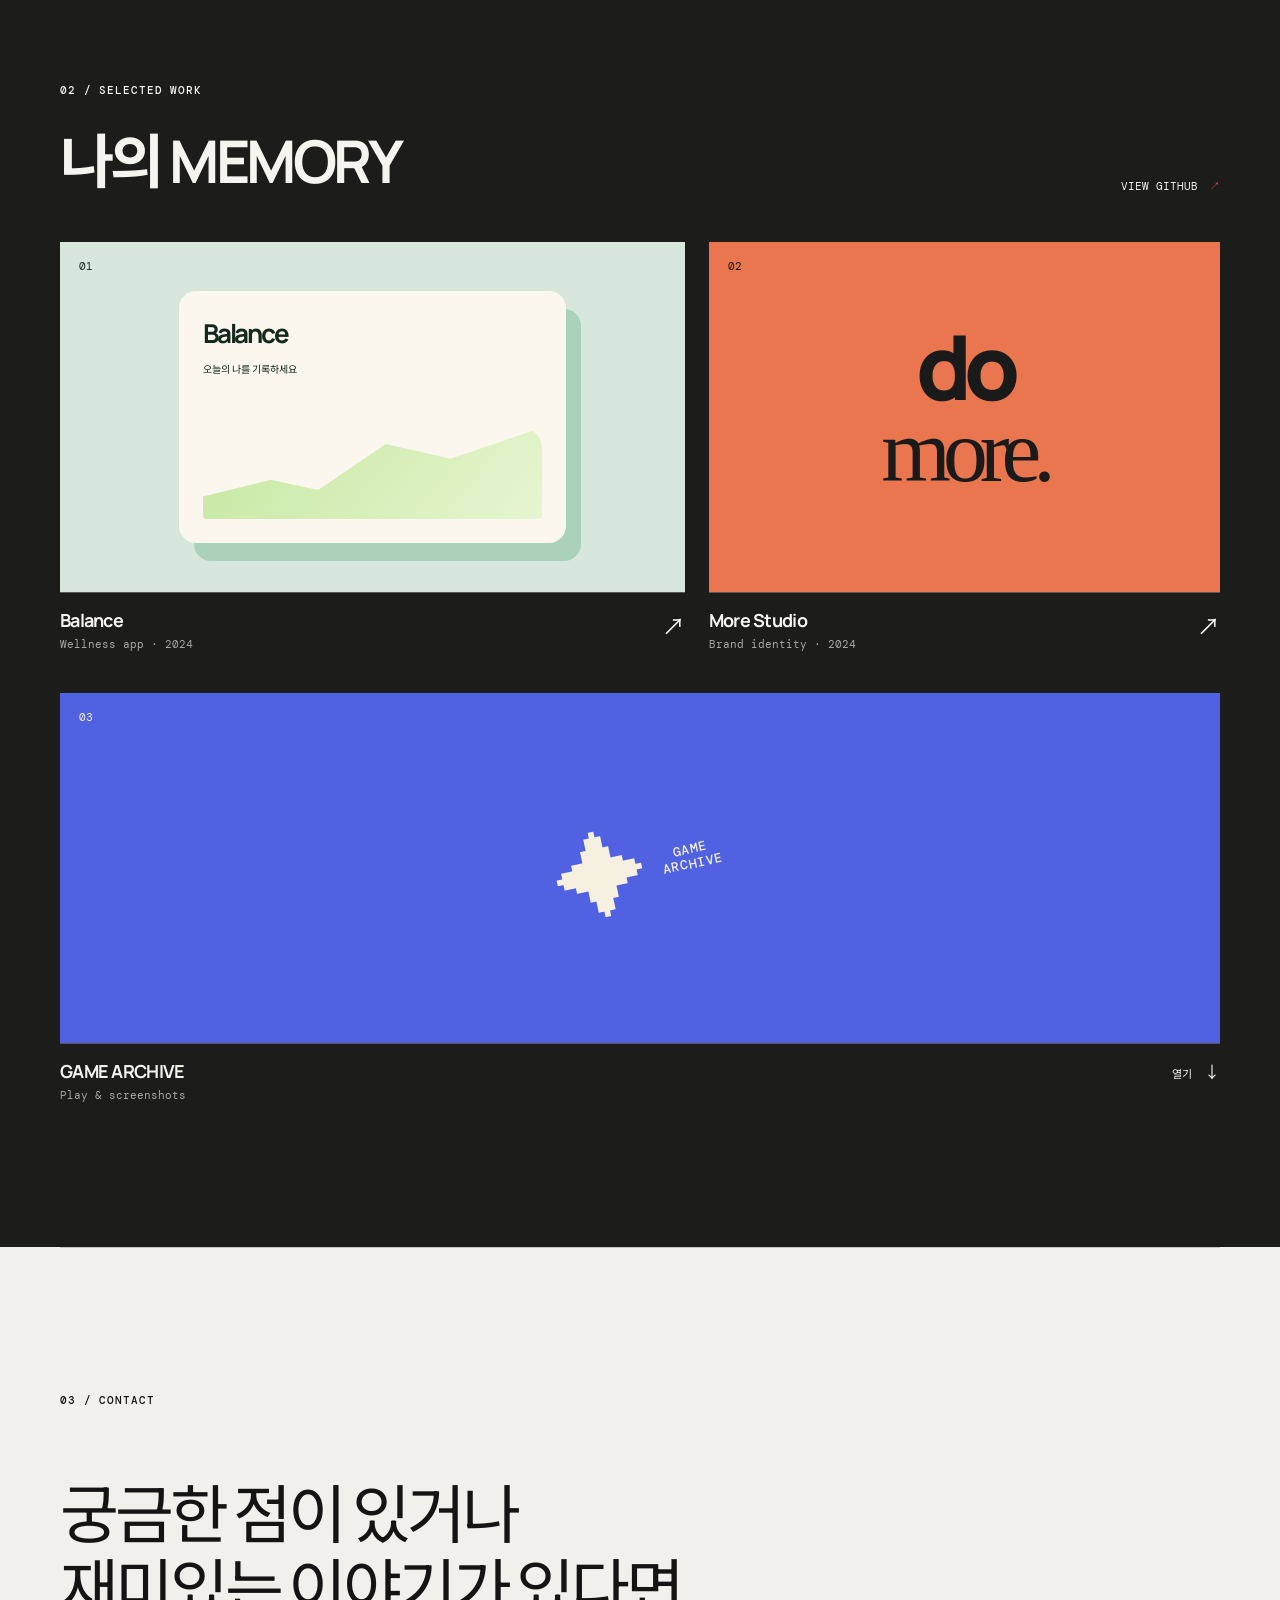
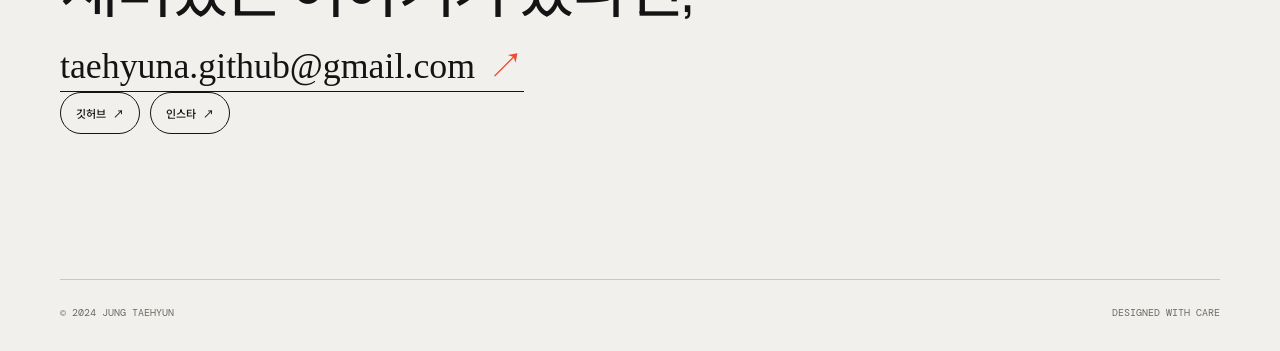
==== commit 8e30a0ea: "Add files via upload" ====
--- a/index.html
+++ b/index.html
@@ -31,7 +31,7 @@
         </div>
         <div class="hero-bottom">
           <a class="scroll" href="#about">SCROLL TO EXPLORE <span>↓</span></a>
-          <div class="location">BASED IN<br /><strong>SEOUL, KOREA</strong></div>
+          <div class="location">BASED IN<br /><strong>Seongnam, KR</strong></div>
         </div>
         <div class="orb orb-one"></div><div class="orb orb-two"></div>
       </section>
@@ -54,7 +54,7 @@
         <div class="container">
           <div class="work-heading">
             <div class="section-label">02 / SELECTED WORK</div>
-            <h2>만든 것들</h2>
+            <h2>나의 MEMORY</h2>
             <a href="https://github.com/Taehyuna-Git" target="_blank" rel="noreferrer">VIEW GITHUB <span>↗</span></a>
           </div>
           <div class="projects">
@@ -68,7 +68,7 @@
             </a>
             <article class="project project-c game-project">
               <button type="button" class="project-visual game-open" aria-label="Game ARCHIVE 열기"><span>03</span><div class="game-symbol">✦<small>GAME<br />ARCHIVE</small></div></button>
-              <div class="project-info"><div><h3>Game ARCHIVE</h3><p>Play &amp; screenshots</p></div><button type="button" id="gameToggle" aria-expanded="false">열기 <span>↓</span></button></div>
+              <div class="project-info"><div><h3>GAME ARCHIVE</h3><p>Play &amp; screenshots</p></div><button type="button" id="gameToggle" aria-expanded="false">열기 <span>↓</span></button></div>
               <div class="game-drawer" id="gameDrawer" hidden>
                 <p class="game-help">게임을 선택하면 기록해 둔 스크린샷을 볼 수 있습니다.</p>
                 <div class="game-tabs" role="tablist">
@@ -90,7 +90,7 @@
 
       <section id="contact" class="contact container section">
         <div class="section-label">03 / CONTACT</div>
-        <p>새로운 프로젝트나<br />재미있는 이야기가 있다면,</p>
+        <p>궁금한 점이 있거나<br />재미있는 이야기가 있다면,</p>
         <a href="mailto:taehyuna.github@gmail.com">taehyuna.github@gmail.com <span>↗</span></a>
         <div class="socials">
           <a href="https://github.com/Taehyuna-Git" target="_blank" rel="noreferrer">깃허브 <span>↗</span></a>
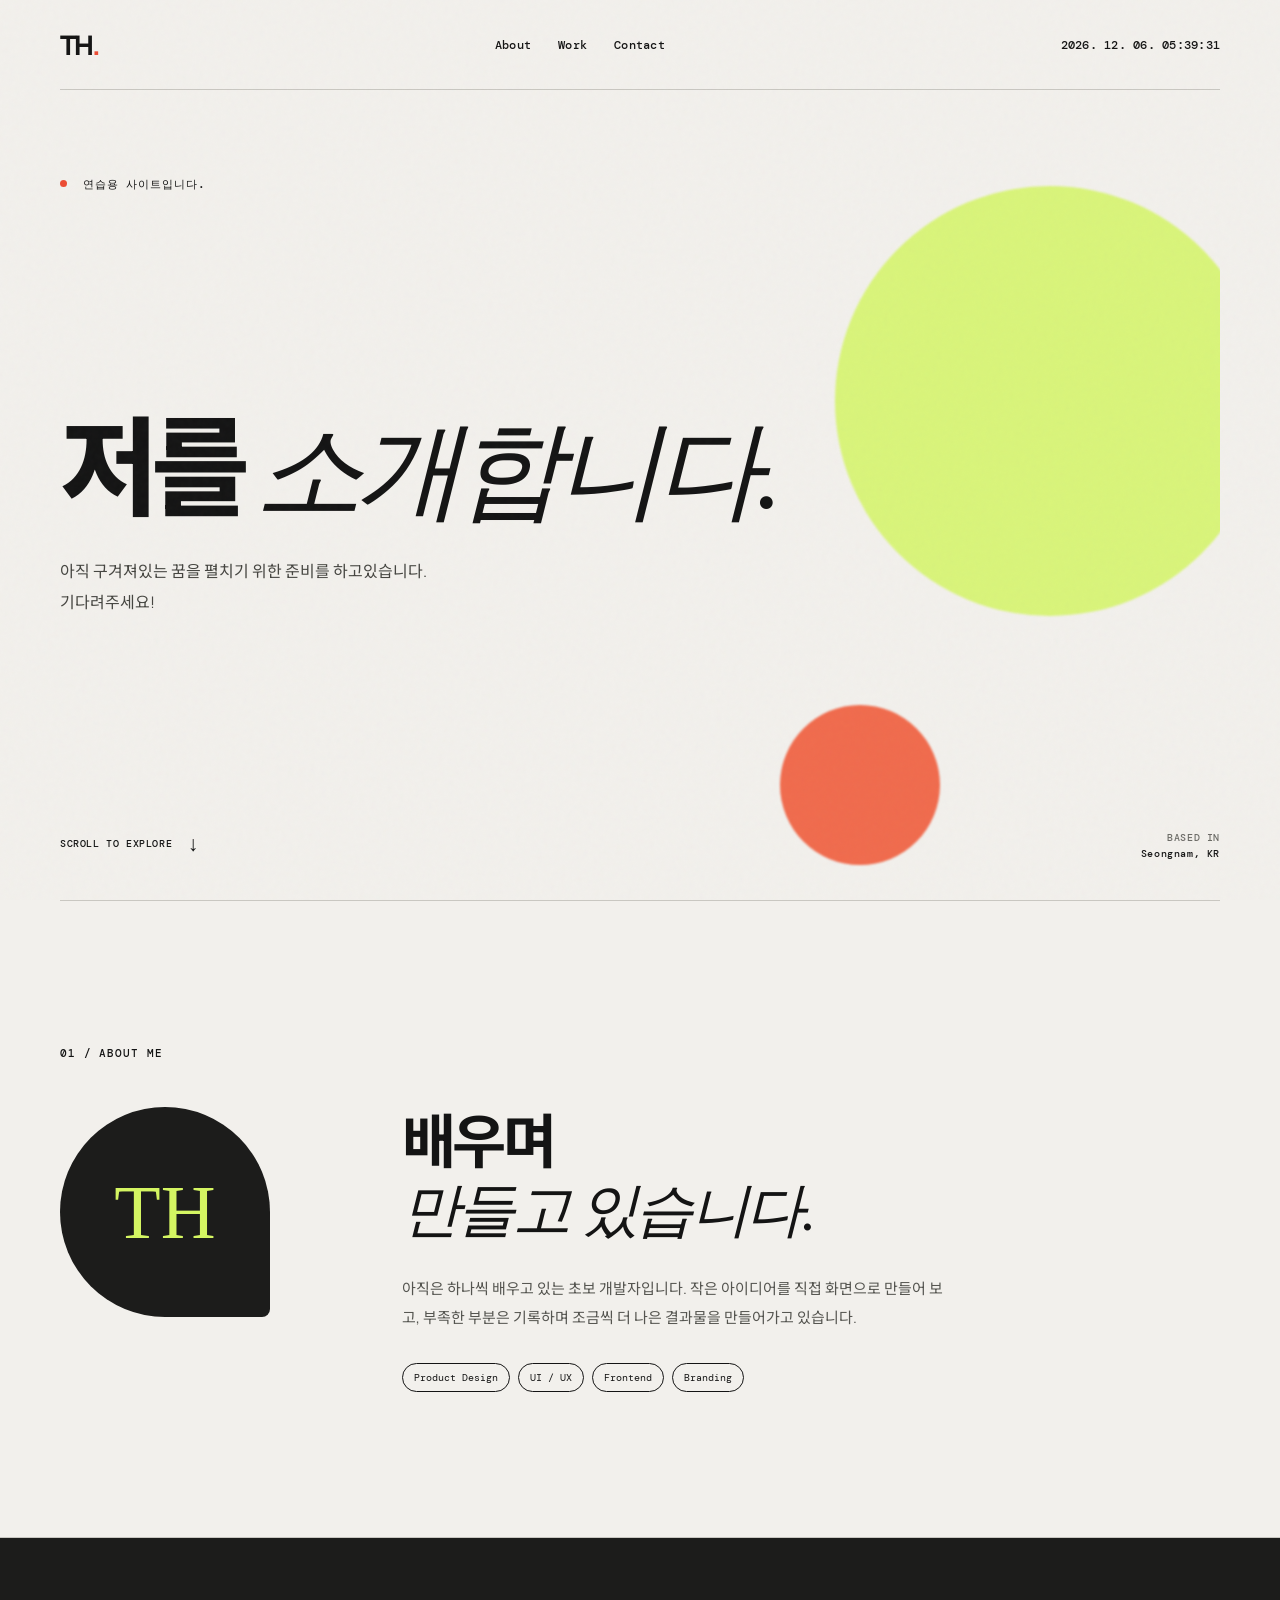
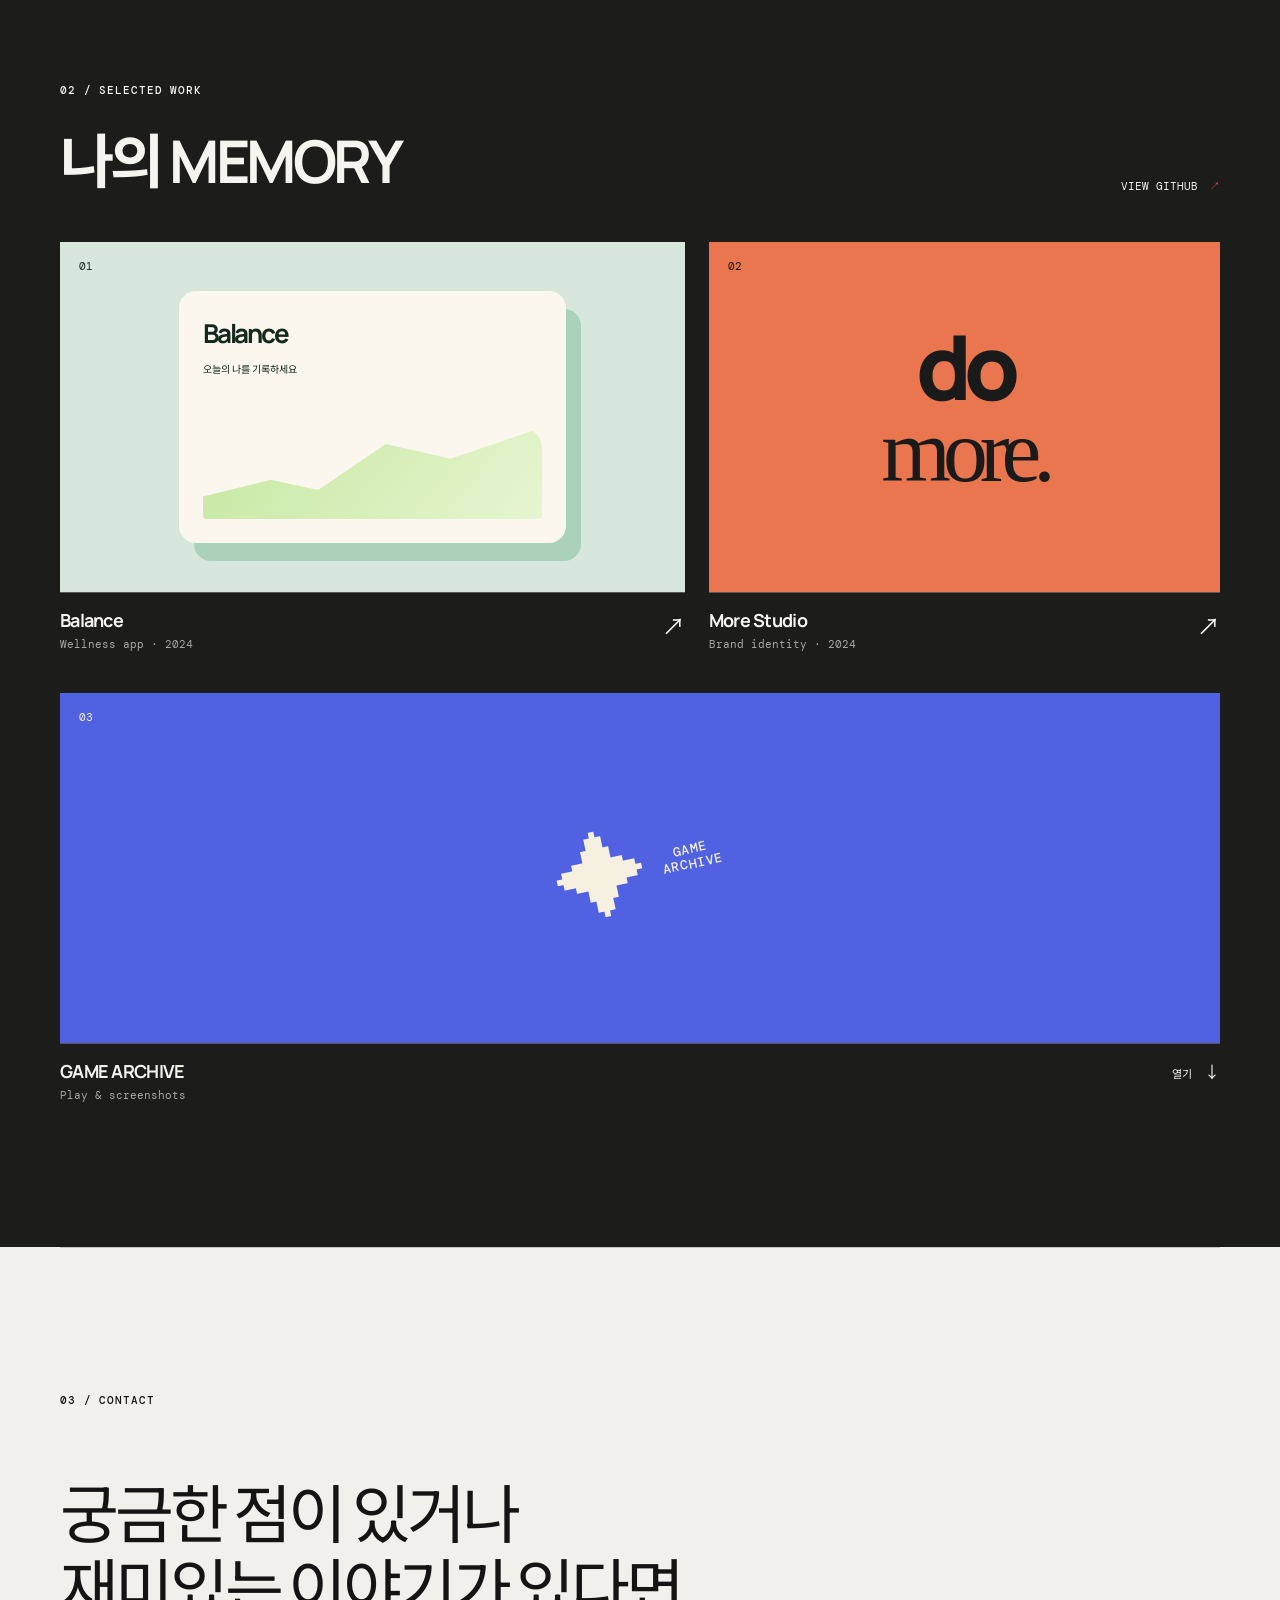
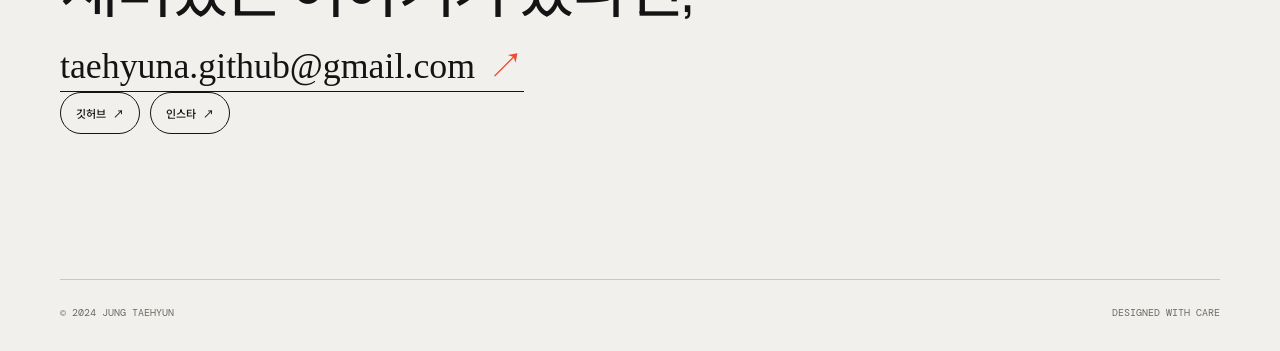
==== commit 78b523cb: "Add files via upload" ====
--- a/index.html
+++ b/index.html
@@ -4,6 +4,28 @@
     <meta charset="UTF-8" />
     <meta name="viewport" content="width=device-width, initial-scale=1.0" />
     <meta name="description" content="정태현의 포트폴리오" />
+    <link rel="canonical" href="https://taehyuna-git.github.io/portfolio/" />
+    <link rel="image_src" href="https://taehyuna-git.github.io/portfolio/images/og-thumbnail.png" />
+    <meta name="theme-color" content="#f2f0ec" />
+    <meta itemprop="name" content="정태현 | Portfolio" />
+    <meta itemprop="description" content="아직 구겨져있는 꿈을 펼치기 위한 준비를 하고 있습니다." />
+    <meta itemprop="image" content="https://taehyuna-git.github.io/portfolio/images/og-thumbnail.png" />
+    <meta property="og:type" content="website" />
+    <meta property="og:url" content="https://taehyuna-git.github.io/portfolio/" />
+    <meta property="og:site_name" content="정태현 Portfolio" />
+    <meta property="og:locale" content="ko_KR" />
+    <meta property="og:title" content="정태현 | Portfolio" />
+    <meta property="og:description" content="아직 구겨져있는 꿈을 펼치기 위한 준비를 하고 있습니다." />
+    <meta property="og:image" content="https://taehyuna-git.github.io/portfolio/images/og-thumbnail.png" />
+    <meta property="og:image:secure_url" content="https://taehyuna-git.github.io/portfolio/images/og-thumbnail.png" />
+    <meta property="og:image:type" content="image/png" />
+    <meta property="og:image:width" content="1730" />
+    <meta property="og:image:height" content="909" />
+    <meta property="og:image:alt" content="정태현 포트폴리오 TH 썸네일" />
+    <meta name="twitter:card" content="summary_large_image" />
+    <meta name="twitter:title" content="정태현 | Portfolio" />
+    <meta name="twitter:description" content="아직 구겨져있는 꿈을 펼치기 위한 준비를 하고 있습니다." />
+    <meta name="twitter:image" content="https://taehyuna-git.github.io/portfolio/images/og-thumbnail.png" />
     <title>정태현 | Portfolio</title>
     <link rel="preconnect" href="https://fonts.googleapis.com" />
     <link rel="preconnect" href="https://fonts.gstatic.com" crossorigin />
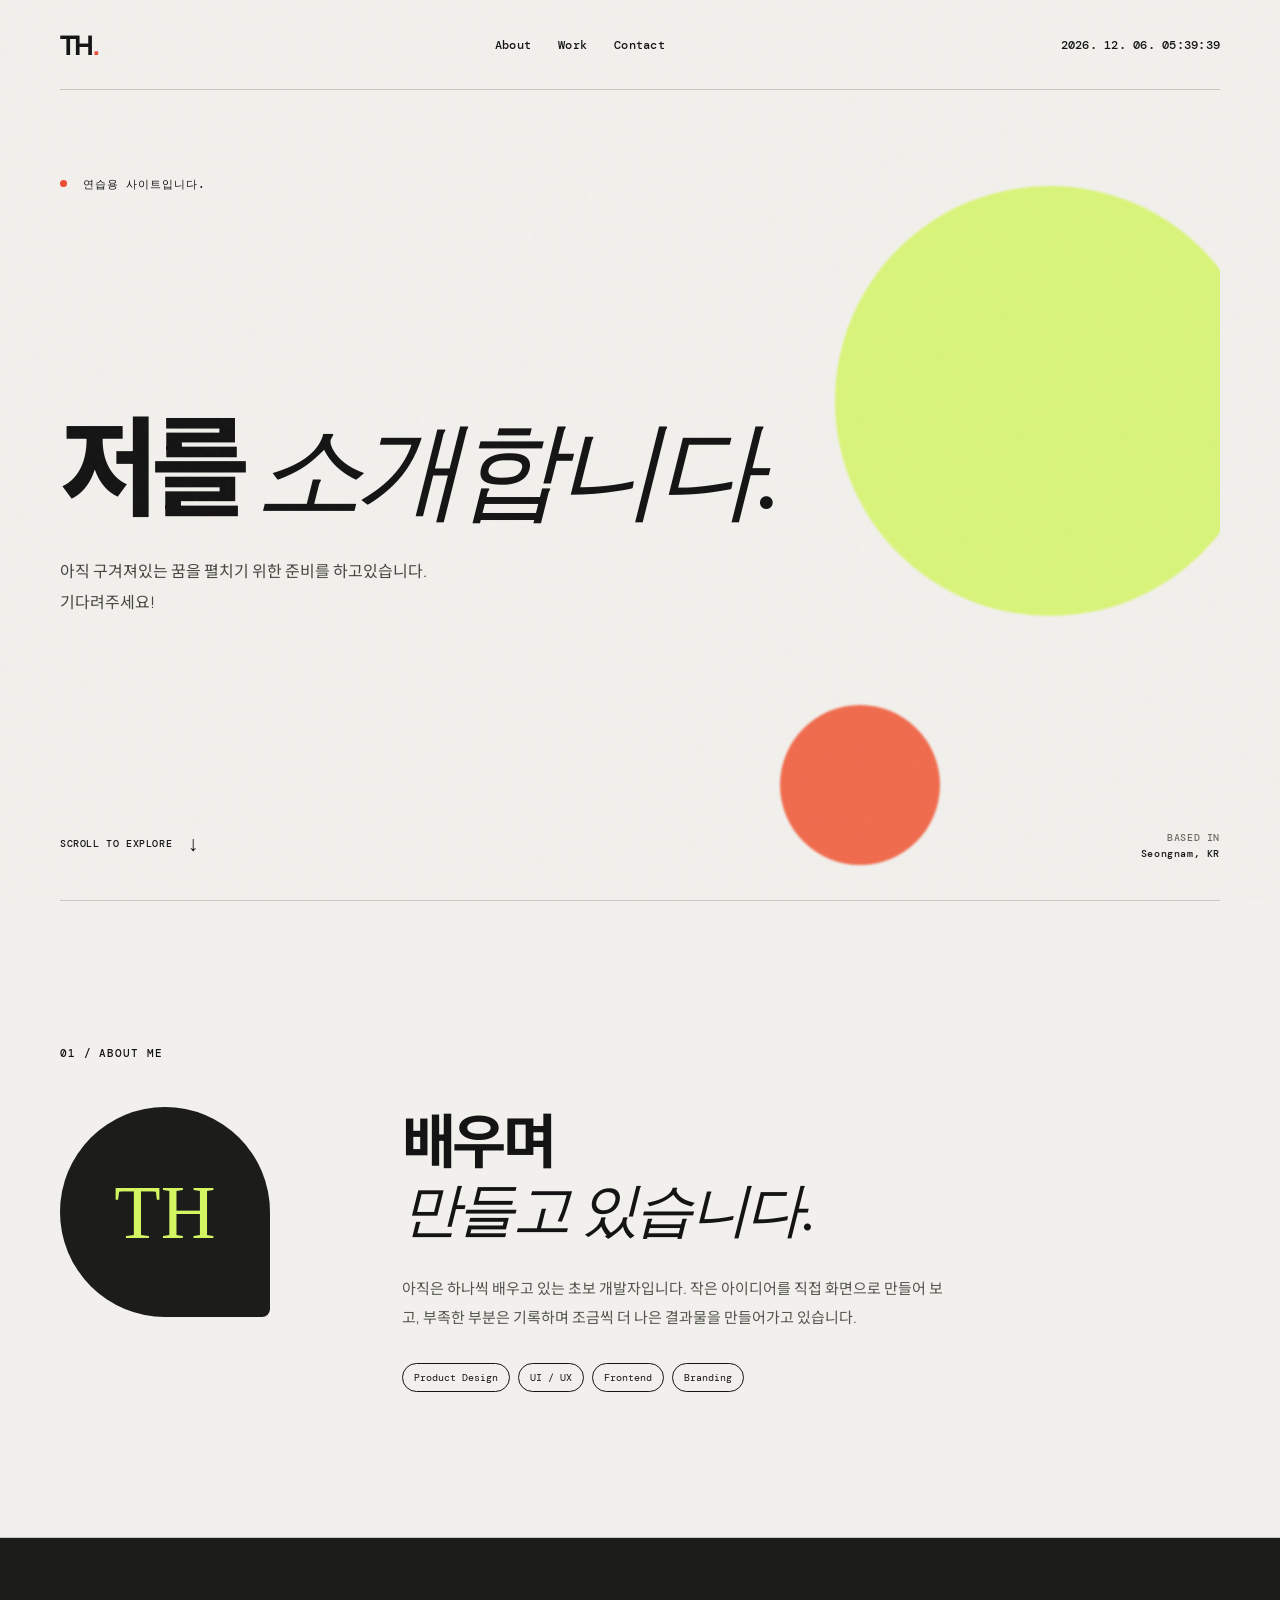
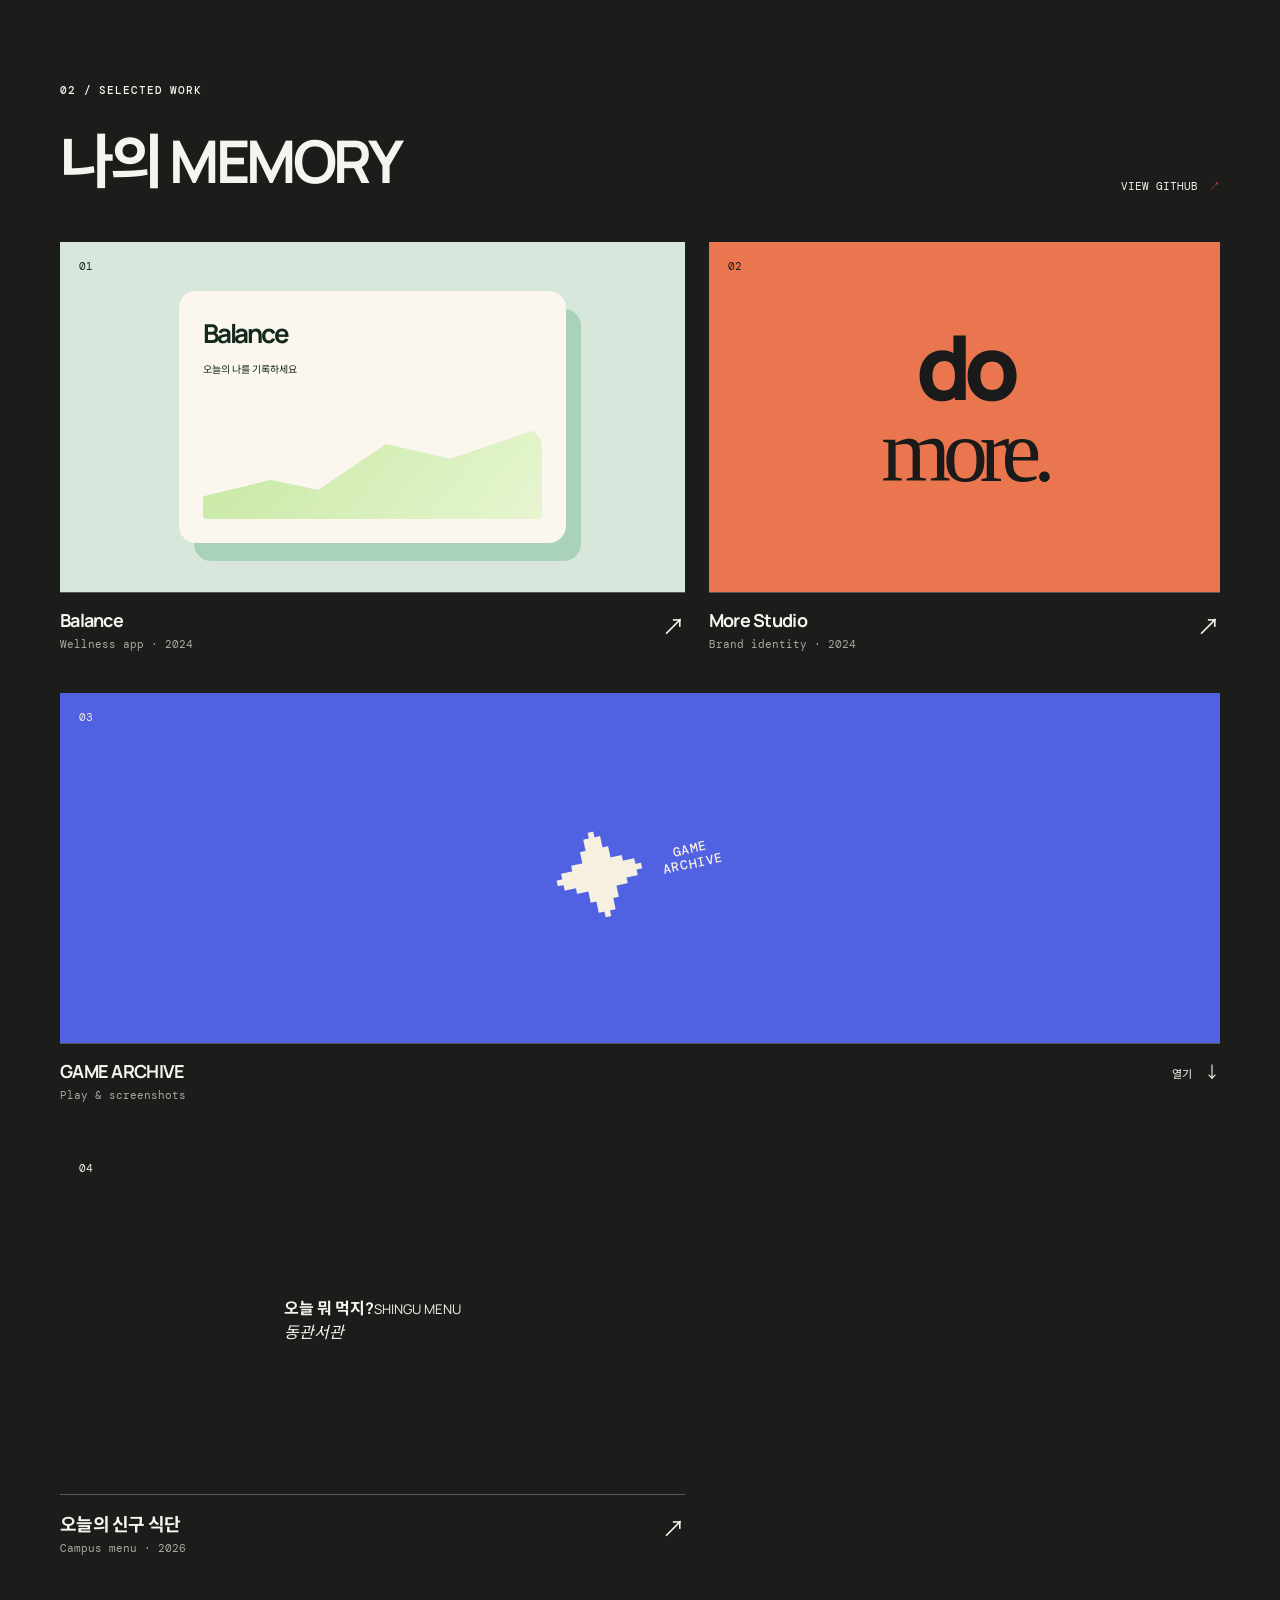
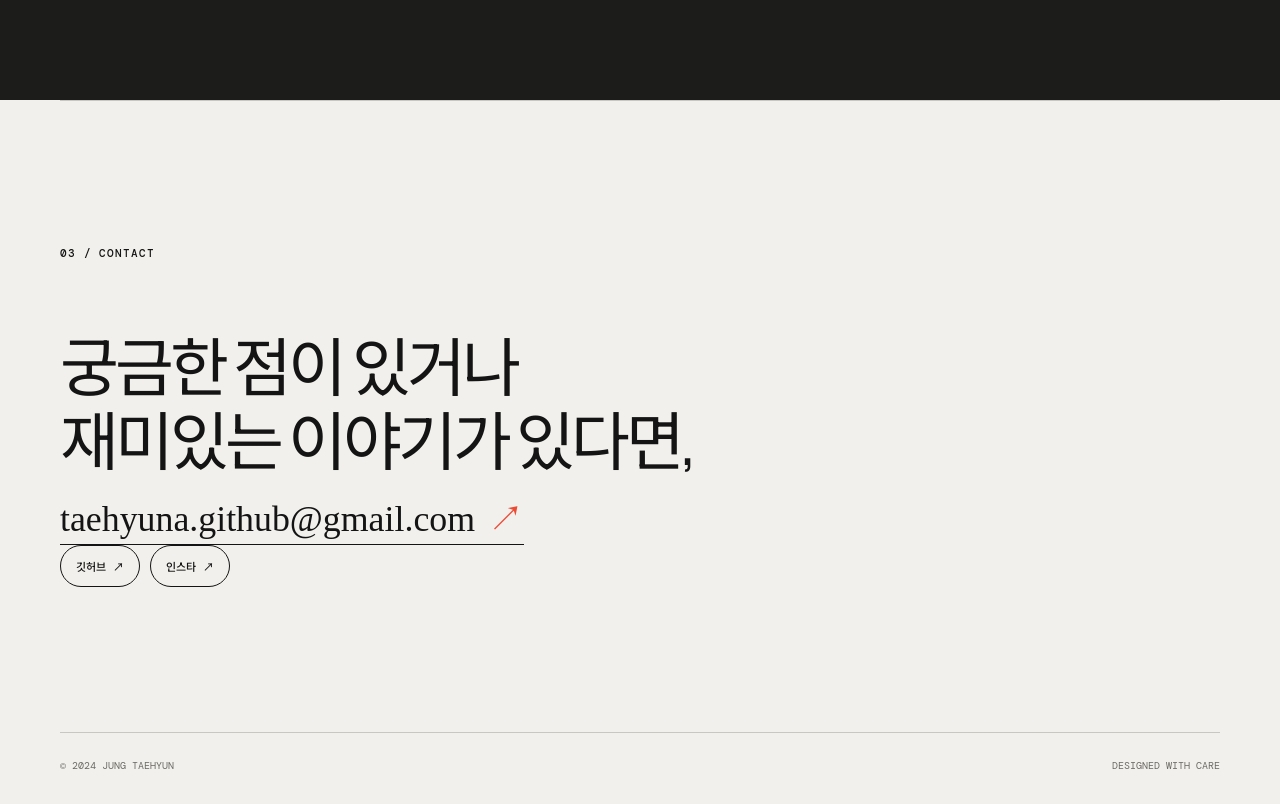
==== commit 0719bd40: "식단 프로젝트 카드 추가" ====
--- a/index.html
+++ b/index.html
@@ -106,6 +106,17 @@
                 <div class="screenshot-grid game-gallery" data-gallery="zenless" hidden><p>젠레스 존 제로 스크린샷을 준비 중입니다.</p><!-- 사진 추가: <img src="images/zenless-zone-zero/zenless-01.jpg" alt="젠레스 존 제로 스크린샷"> --></div>
               </div>
             </article>
+            <a class="project meal-project" href="meal.html" aria-label="신구대학교 오늘의 식단 보기">
+              <div class="project-visual">
+                <span>04</span>
+                <div class="meal-preview" aria-hidden="true">
+                  <div class="meal-preview-top"><b>오늘 뭐 먹지?</b><small>SHINGU MENU</small></div>
+                  <div class="meal-preview-tabs"><i>동관</i><i>서관</i></div>
+                  <div class="meal-preview-lines"><span></span><span></span><span></span></div>
+                </div>
+              </div>
+              <div class="project-info"><div><h3>오늘의 신구 식단</h3><p>Campus menu · 2026</p></div><span>↗</span></div>
+            </a>
           </div>
         </div>
       </section>
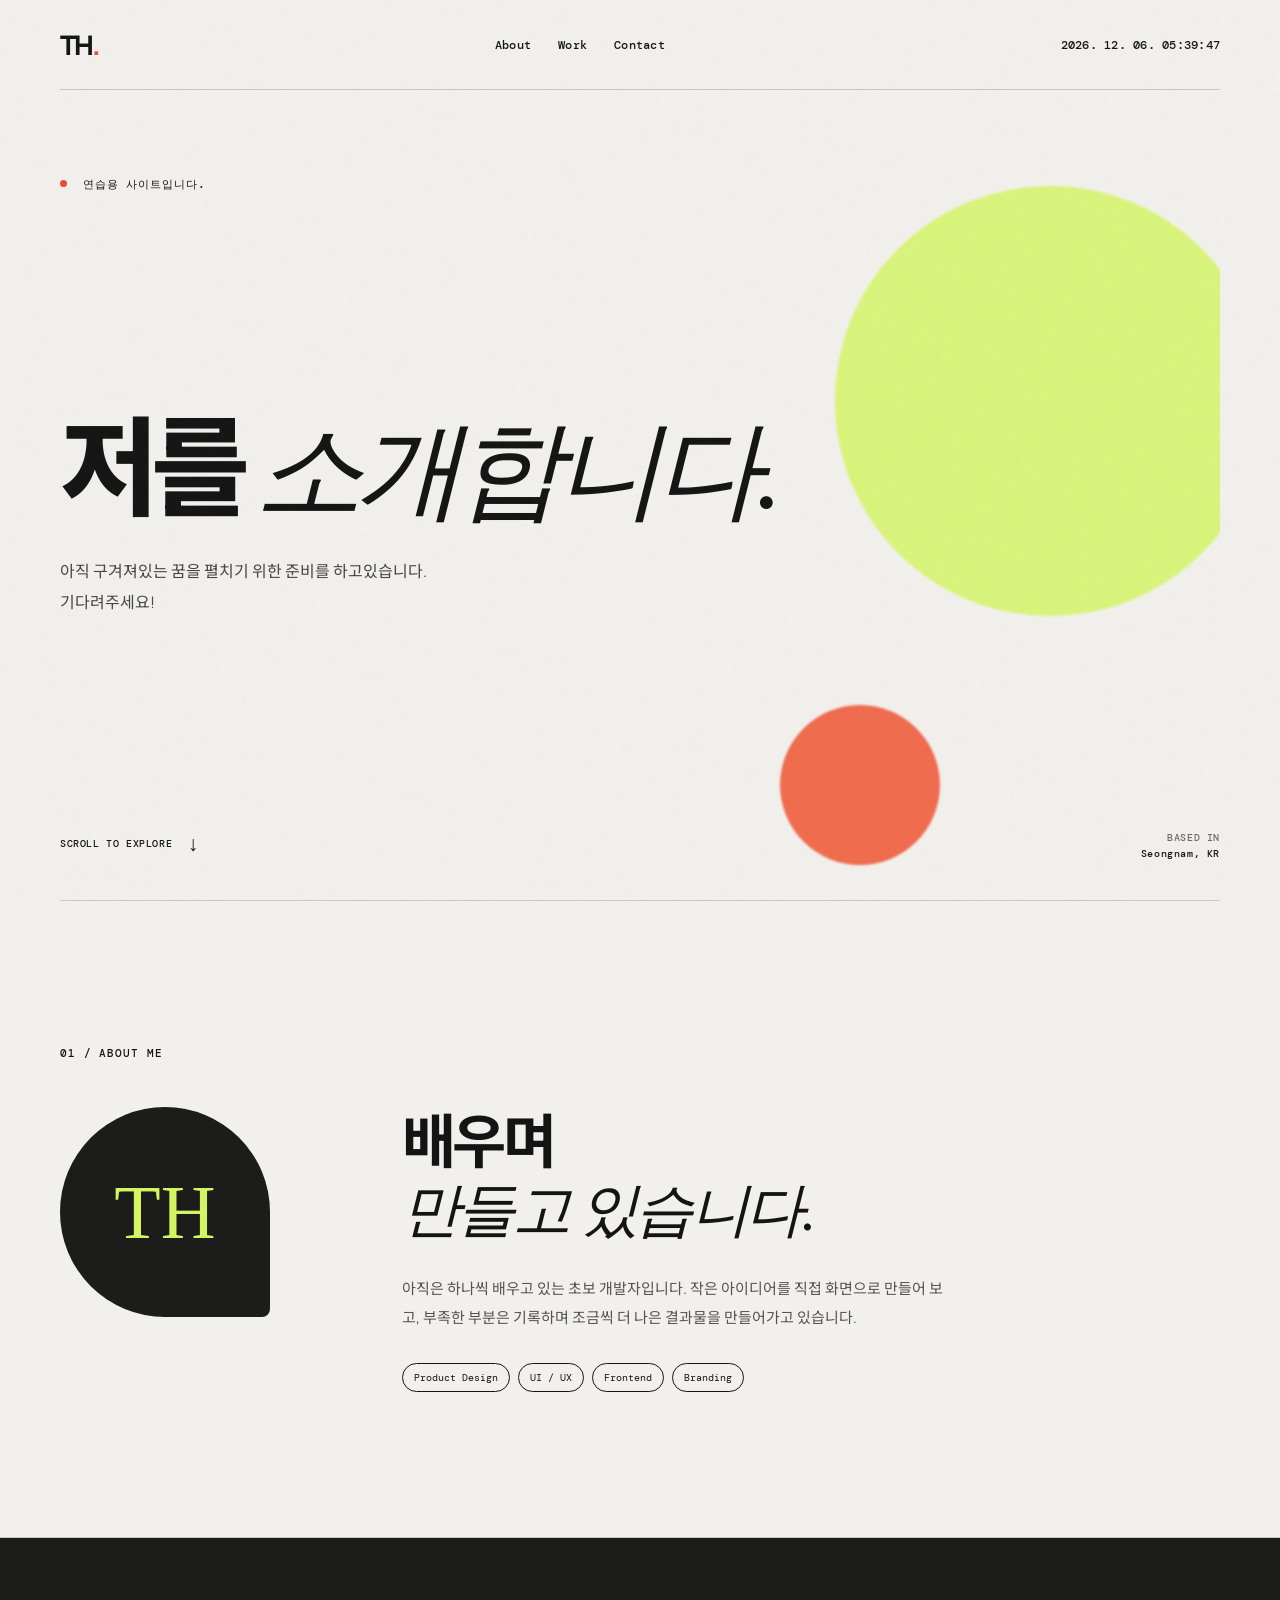
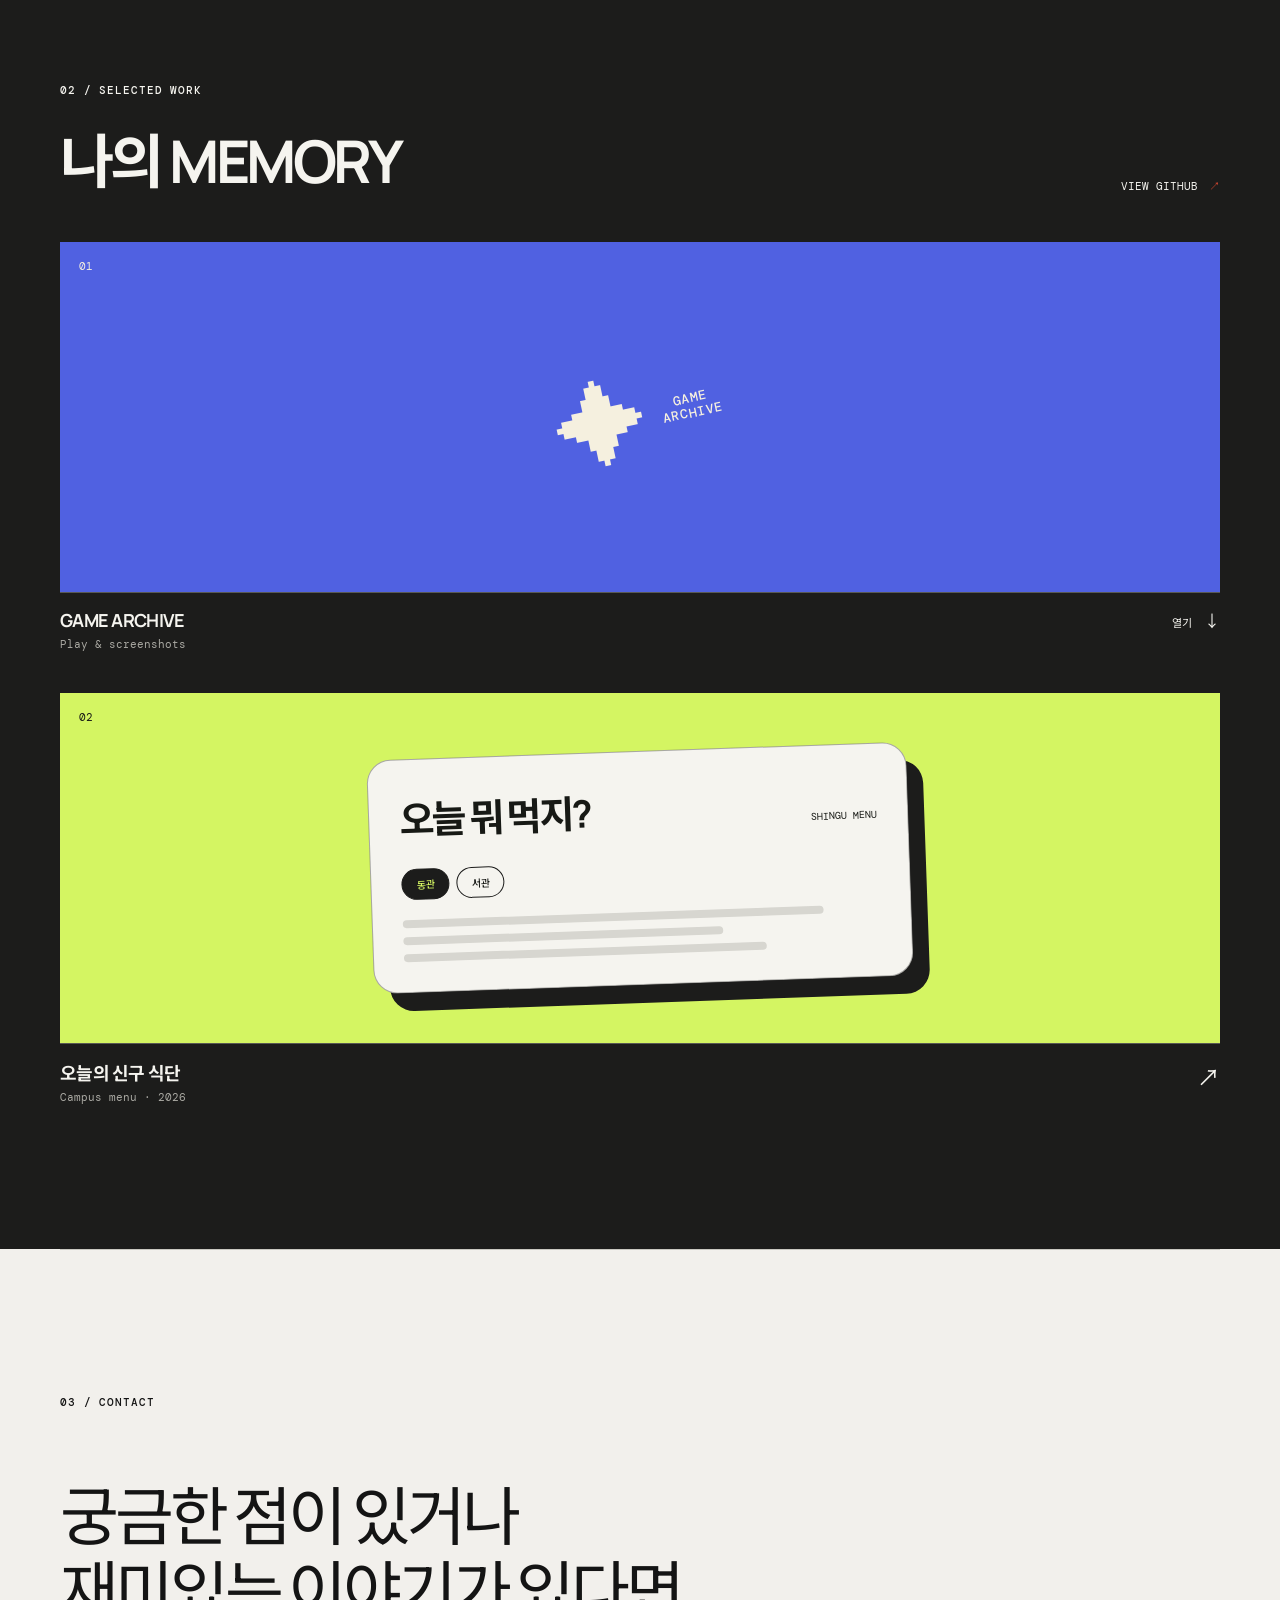
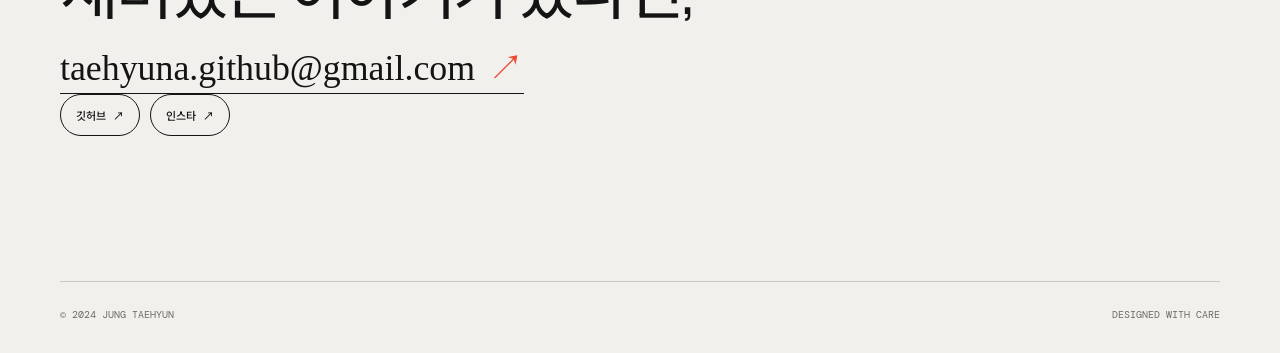
==== commit 7890e1be: "Update portfolio project layout" ====
--- a/index.html
+++ b/index.html
@@ -80,16 +80,8 @@
             <a href="https://github.com/Taehyuna-Git" target="_blank" rel="noreferrer">VIEW GITHUB <span>↗</span></a>
           </div>
           <div class="projects">
-            <a class="project project-a" href="#" aria-label="프로젝트 A 자세히 보기">
-              <div class="project-visual"><span>01</span><div class="mock-window"><b>Balance</b><small>오늘의 나를 기록하세요</small><div class="chart"></div></div></div>
-              <div class="project-info"><div><h3>Balance</h3><p>Wellness app · 2024</p></div><span>↗</span></div>
-            </a>
-            <a class="project project-b" href="#" aria-label="프로젝트 B 자세히 보기">
-              <div class="project-visual"><span>02</span><div class="type-sample">do<br /><i>more.</i></div></div>
-              <div class="project-info"><div><h3>More Studio</h3><p>Brand identity · 2024</p></div><span>↗</span></div>
-            </a>
             <article class="project project-c game-project">
-              <button type="button" class="project-visual game-open" aria-label="Game ARCHIVE 열기"><span>03</span><div class="game-symbol">✦<small>GAME<br />ARCHIVE</small></div></button>
+              <button type="button" class="project-visual game-open" aria-label="Game ARCHIVE 열기"><span>01</span><div class="game-symbol">✦<small>GAME<br />ARCHIVE</small></div></button>
               <div class="project-info"><div><h3>GAME ARCHIVE</h3><p>Play &amp; screenshots</p></div><button type="button" id="gameToggle" aria-expanded="false">열기 <span>↓</span></button></div>
               <div class="game-drawer" id="gameDrawer" hidden>
                 <p class="game-help">게임을 선택하면 기록해 둔 스크린샷을 볼 수 있습니다.</p>
@@ -108,7 +100,7 @@
             </article>
             <a class="project meal-project" href="meal.html" aria-label="신구대학교 오늘의 식단 보기">
               <div class="project-visual">
-                <span>04</span>
+                <span>02</span>
                 <div class="meal-preview" aria-hidden="true">
                   <div class="meal-preview-top"><b>오늘 뭐 먹지?</b><small>SHINGU MENU</small></div>
                   <div class="meal-preview-tabs"><i>동관</i><i>서관</i></div>
--- a/style.css
+++ b/style.css
@@ -41,3 +41,20 @@
 .lightbox-open { overflow:hidden; }
 .socials a { border-radius:999px; }
 @media (max-width:700px) { .game-project .project-visual { min-height:280px; } .game-symbol { font-size:70px; } }
+
+/* Shingu meal project */
+.meal-project { grid-column:1 / 3; }
+.meal-project .project-visual { background:#d4f562; color:#171915; }
+.meal-preview { width:min(540px,72%); padding:30px; border:1px solid rgba(20,20,20,.34); border-radius:24px; background:#f5f4ef; box-shadow:16px 18px 0 #1c1c1b; transform:rotate(-2deg); }
+.meal-preview-top { display:flex; justify-content:space-between; align-items:baseline; gap:18px; }
+.meal-preview-top b { font-size:clamp(22px,3vw,38px); letter-spacing:-.07em; }
+.meal-preview-top small { font:10px "DM Mono",monospace; }
+.meal-preview-tabs { display:flex; gap:7px; margin:24px 0 20px; }
+.meal-preview-tabs i { padding:7px 14px; border:1px solid #1c1c1b; border-radius:999px; font:500 10px "Noto Sans KR",sans-serif; font-style:normal; }
+.meal-preview-tabs i:first-child { background:#1c1c1b; color:var(--lime); }
+.meal-preview-lines { display:grid; gap:9px; }
+.meal-preview-lines span { display:block; height:8px; border-radius:999px; background:#d7d6d0; }
+.meal-preview-lines span:nth-child(1) { width:88%; }
+.meal-preview-lines span:nth-child(2) { width:67%; }
+.meal-preview-lines span:nth-child(3) { width:76%; }
+@media (max-width:700px) { .meal-project { grid-column:auto; } .meal-preview { width:76%; padding:20px; box-shadow:10px 12px 0 #1c1c1b; } .meal-preview-top { align-items:flex-start; flex-direction:column; gap:5px; } .meal-preview-tabs { margin:15px 0; } }
